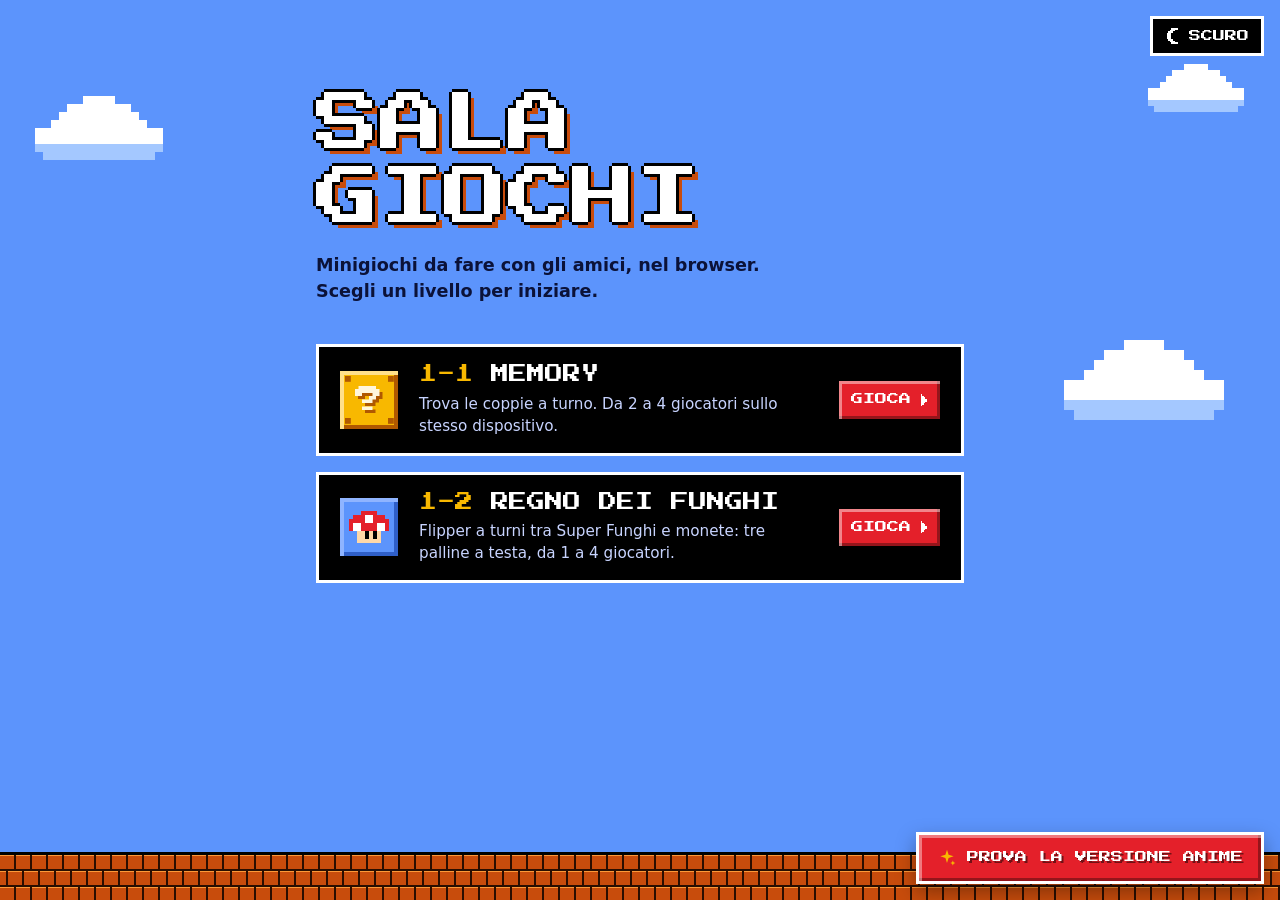
==== index.html @ a9ac6721 "Pulsante modalità chiara/scura in tutte le pagine; versione anime chiara e flipper classico sotterra" ====
<!doctype html>
<html lang="it">
  <head>
    <meta charset="utf-8" />
    <meta name="viewport" content="width=device-width, initial-scale=1" />
    <meta name="description" content="Una raccolta di minigiochi fatti in HTML, CSS e JavaScript." />
    <meta name="theme-color" content="#5c94fc" />
    <title>Sala giochi</title>
    <link
      rel="icon"
      href="data:image/svg+xml,<svg xmlns='http://www.w3.org/2000/svg' viewBox='0 0 100 100'><text y='.9em' font-size='90'>🍄</text></svg>"
    />
    <!-- Il tema va applicato prima di tutto il resto, per non vedere il tema sbagliato per un attimo -->
    <script src="assets/tema.js"></script>
    <link rel="preload" href="assets/fonts/PressStart2P-Regular.ttf" as="font" type="font/ttf" crossorigin />
    <link rel="stylesheet" href="assets/sala-giochi.css" />
    <link rel="stylesheet" href="assets/temi.css" />
    <link rel="stylesheet" href="style.css" />
    <!-- Aggiunge in fondo all'elenco i giochi importati dai compagni (giochi.json) -->
    <script type="module" src="assets/sala.js"></script>
  </head>
  <body>
    <div class="hub-actions">
      <!-- Modalità chiara / scura: l'icona mostra dove si va (luna = passa allo scuro) -->
      <button type="button" class="theme-toggle mode-toggle" data-mode-toggle>
        <svg class="mode-icon-moon" viewBox="0 0 10 10" width="16" height="16" aria-hidden="true" shape-rendering="crispEdges">
          <path fill="currentColor" d="M4 0h4v1H6v1H5v1H4v4h1v1h1v1h2v1H4V9H3V8H2V7H1V3h1V2h1V1h1z" />
        </svg>
        <svg class="mode-icon-sun" viewBox="0 0 10 10" width="16" height="16" aria-hidden="true" shape-rendering="crispEdges">
          <path fill="currentColor" d="M4 3h2v1h1v2H6v1H4V6H3V4h1zM4 0h2v2H4zM4 8h2v2H4zM0 4h2v2H0zM8 4h2v2H8zM1 1h1v1H1zM8 1h1v1H8zM1 8h1v1H1zM8 8h1v1H8z" />
        </svg>
        <span class="mode-word" data-mode-label>Scuro</span>
      </button>
    </div>

    <main class="page">
      <header class="intro">
        <h1 class="title pixel-text">Sala<br /><span class="title-accent">giochi</span></h1>
        <p class="lead">
          <span class="only-classica">Minigiochi da fare con gli amici, nel browser. Scegli un livello per iniziare.</span>
          <span class="only-anime">Minigiochi da fare con gli amici, nel browser. Scegli un grimorio e apri la partita.</span>
        </p>
      </header>

      <h2 class="levels-heading only-anime">Grimori della sala</h2>

      <!-- Per aggiungere un gioco: copia un <li>, cambia link, numero del livello e testi -->
      <ul class="levels">
        <li>
          <a class="level level--memory" href="memory/">
            <!-- Copertina disegnata in CSS, visibile solo nel tema Grimorio -->
            <span class="grimoire-cover grimoire-cover--crimson only-anime" aria-hidden="true">
              <span class="grimoire-book"><span class="g-clover"></span></span>
            </span>
            <span class="level-block level-block--gold only-classica" aria-hidden="true"></span>
            <span class="level-text">
              <span class="level-tags only-anime">
                <span class="level-tag level-tag--accent">Tattica e memoria</span>
                <span class="level-tag">2–4 giocatori</span>
              </span>
              <span class="level-title"><span class="level-world only-classica">1-1</span> Memory</span>
              <span class="level-desc">
                <span class="only-classica">Trova le coppie a turno. Da 2 a 4 giocatori sullo stesso dispositivo.</span>
                <span class="only-anime">Svela le rune gemelle a turno, passandovi lo stesso schermo. Tre spessori di grimorio: 8, 10 o 18 coppie.</span>
              </span>
            </span>
            <span class="level-cta" aria-hidden="true">
              <span class="only-classica">Gioca</span>
              <span class="only-anime">Apri il grimorio</span>
              <svg class="pixel-icon" viewBox="0 0 6 8" width="9" height="12">
                <path fill="currentColor" d="M1 0h1v1h1v1h1v1h1v2h-1v1h-1v1h-1v1H1z" />
              </svg>
            </span>
          </a>
        </li>

        <li>
          <a class="level level--pinball" href="pinball/">
            <span class="grimoire-cover grimoire-cover--emerald only-anime" aria-hidden="true">
              <span class="grimoire-book"><span class="g-clover"></span><span class="grimoire-orb"></span></span>
            </span>
            <span class="level-block level-block--mushroom only-classica" aria-hidden="true">
              <!-- Super Fungo in pixel: cappello rosso a pois, gambo color crema -->
              <svg class="pixel-icon" viewBox="0 0 10 8" width="40" height="32">
                <path fill="#e4202a" d="M3 0h4v1h2v1h1v3H0V2h1V1h2z" />
                <path fill="#ffffff" d="M4 1h2v2H4zM1 3h2v2H1zM7 3h2v2H7z" />
                <path fill="#ffd8a8" d="M2 5h6v3H2z" />
                <path fill="#000000" d="M4 5h1v2H4zM6 5h1v2H6z" />
              </svg>
            </span>
            <span class="level-text">
              <span class="level-tags only-anime">
                <span class="level-tag level-tag--emerald">Flipper</span>
                <span class="level-tag">1–4 giocatori</span>
              </span>
              <span class="level-title">
                <span class="only-classica"><span class="level-world">1-2</span> Regno dei Funghi</span>
                <span class="only-anime">Sfera Anti-Magia</span>
              </span>
              <span class="level-desc">
                <span class="only-classica">Flipper a turni tra Super Funghi e monete: tre palline a testa, da 1 a 4 giocatori.</span>
                <span class="only-anime">Flipper arcano a turni: fai rimbalzare la sfera sui sigilli e accendi le tre rune. Tre sfere a testa.</span>
              </span>
            </span>
            <span class="level-cta" aria-hidden="true">
              <span class="only-classica">Gioca</span>
              <span class="only-anime">Lancia la sfera</span>
              <svg class="pixel-icon" viewBox="0 0 6 8" width="9" height="12">
                <path fill="currentColor" d="M1 0h1v1h1v1h1v1h1v2h-1v1h-1v1h-1v1H1z" />
              </svg>
            </span>
          </a>
        </li>
      </ul>

    </main>

    <!-- Pulsante fisso per passare dalla versione classica a quella anime (e ritorno) -->
    <button type="button" class="version-fab" data-theme-toggle>
      <svg class="version-fab-icon" viewBox="0 0 24 24" width="20" height="20" aria-hidden="true">
        <path fill="currentColor" d="M12 2l1.9 6.1L20 10l-6.1 1.9L12 18l-1.9-6.1L4 10l6.1-1.9zM19 15l.9 2.1L22 18l-2.1.9L19 21l-.9-2.1L16 18l2.1-.9z" />
      </svg>
      <span data-theme-label>Prova la versione anime</span>
    </button>

    <div class="ground" aria-hidden="true"></div>
  </body>
</html>
---- assets/sala-giochi.css ----
/* =====================================================================
   SALA GIOCHI — stile comune a tutte le pagine
   Mondo: un livello di un videogioco a piattaforme a 8 bit.
   Di giorno cielo azzurro e terreno di mattoni; con il tema scuro del
   sistema si passa al "livello sotterraneo" (nero e mattoni blu).

   Ogni gioco carica questo file e poi il proprio style.css.
   I disegni (nuvole, mattoni, moneta) sono SVG scritti a mano qui sotto:
   nessuna immagine da scaricare.
   ===================================================================== */

/* Font pixel "Press Start 2P" (licenza SIL OFL, vedi fonts/OFL.txt) */
@font-face {
  font-family: 'Press Start 2P';
  src: url('fonts/PressStart2P-Regular.ttf') format('truetype');
  font-display: swap;
}

/* ---------- Colori e misure ---------- */

:root {
  --sky: #5c94fc;
  --ink: #0b1238; /* testo scuro sul cielo */
  --ink-soft: #1d2a66;
  --white: #ffffff;
  --black: #000000;

  --panel: #000000; /* riquadri dei messaggi */
  --panel-text: #ffffff;
  --panel-muted: #c8d4ff;

  --brick: #c84c0c;
  --brick-light: #fc9838;
  --brick-dark: #6e2600;

  --gold: #f8b800;
  --gold-light: #ffe08a;
  --gold-dark: #b05800;

  --pipe: #00a800;
  --pipe-light: #8ce048;
  --pipe-dark: #004a00;

  /* Un colore per ogni giocatore, come il colore di un cappello */
  --player-0: #e4202a;
  --player-1: #12a838;
  --player-2: #8a3ffc;
  --player-3: #ff7a00;

  --pixel: 'Press Start 2P', ui-monospace, monospace;
  --font: system-ui, -apple-system, 'Segoe UI', Roboto, sans-serif;

  --ground-height: 48px;
  --ceiling-height: 0px; /* fila di mattoni in alto, solo nel tema sotterraneo */
  --border: 3px;

  /* Disegni pixel in SVG */
  --cloud: url("data:image/svg+xml,%3Csvg xmlns='http://www.w3.org/2000/svg' viewBox='0 0 16 8' shape-rendering='crispEdges'%3E%3Cpath fill='%23fff' d='M6 0h4v1h2v1h1v1h1v1h2v3h-1v1H1V7H0V4h2V3h1V2h1V1h2z'/%3E%3Cpath fill='%23a4c8ff' d='M0 6h16v1h-1v1H1V7H0z'/%3E%3C/svg%3E");
  --bricks: url("data:image/svg+xml,%3Csvg xmlns='http://www.w3.org/2000/svg' viewBox='0 0 32 32' shape-rendering='crispEdges'%3E%3Crect width='32' height='32' fill='%23c84c0c'/%3E%3Cg fill='%23fc9838'%3E%3Crect width='32' height='1'/%3E%3Crect y='16' width='32' height='1'/%3E%3C/g%3E%3Cg fill='%232a0e00'%3E%3Crect y='14' width='32' height='2'/%3E%3Crect y='30' width='32' height='2'/%3E%3Crect x='14' width='2' height='14'/%3E%3Crect x='30' width='2' height='14'/%3E%3Crect x='6' y='16' width='2' height='14'/%3E%3Crect x='22' y='16' width='2' height='14'/%3E%3C/g%3E%3C/svg%3E");
  --coin: url("data:image/svg+xml,%3Csvg xmlns='http://www.w3.org/2000/svg' viewBox='0 0 8 14' shape-rendering='crispEdges'%3E%3Cpath fill='%23000' d='M2 0h4v1h1v1h1v10h-1v1h-1v1H2v-1H1v-1H0V2h1V1h1z'/%3E%3Cpath fill='%23f8b800' d='M2 1h4v1h1v10h-1v1H2v-1H1V2h1z'/%3E%3Cpath fill='%23fff3b0' d='M2 2h1v8H2z'/%3E%3Cpath fill='%23b05800' d='M4 3h1v8H4z'/%3E%3C/svg%3E");
}

/* Modalità scura della versione classica: il livello sotterraneo
   (data-mode lo imposta assets/tema.js: segue il sistema o il pulsante Chiaro/Scuro) */
:root[data-mode='dark']:not([data-theme='anime']) {
  --sky: #000000;
  --ceiling-height: 27px;
  --ink: #ffffff;
  --ink-soft: #c8d4ff;
  --panel: #10183c;

  --brick: #1c6cb4;
  --brick-light: #6cc4ff;
  --brick-dark: #062a50;

  --bricks: url("data:image/svg+xml,%3Csvg xmlns='http://www.w3.org/2000/svg' viewBox='0 0 32 32' shape-rendering='crispEdges'%3E%3Crect width='32' height='32' fill='%231c6cb4'/%3E%3Cg fill='%236cc4ff'%3E%3Crect width='32' height='1'/%3E%3Crect y='16' width='32' height='1'/%3E%3C/g%3E%3Cg fill='%23000814'%3E%3Crect y='14' width='32' height='2'/%3E%3Crect y='30' width='32' height='2'/%3E%3Crect x='14' width='2' height='14'/%3E%3Crect x='30' width='2' height='14'/%3E%3Crect x='6' y='16' width='2' height='14'/%3E%3Crect x='22' y='16' width='2' height='14'/%3E%3C/g%3E%3C/svg%3E");
}

/* Chi porta data-player="N" riceve il colore del giocatore N */
[data-player='0'] { --player: var(--player-0); }
[data-player='1'] { --player: var(--player-1); }
[data-player='2'] { --player: var(--player-2); }
[data-player='3'] { --player: var(--player-3); }

/* ---------- Base ---------- */

*,
*::before,
*::after {
  box-sizing: border-box;
}

[hidden] {
  display: none !important;
}

html {
  scrollbar-color: var(--brick) var(--sky);
}

body {
  position: relative;
  display: flex;
  flex-direction: column;
  min-height: 100dvh;
  margin: 0;
  background-color: var(--sky);
  color: var(--ink);
  font-family: var(--font);
  line-height: 1.45;
  caret-color: var(--gold);
  -webkit-tap-highlight-color: transparent;
}

/* Nuvole sullo sfondo, solo negli spazi vuoti ai lati del contenuto
   (su schermi stretti non c'è posto: finirebbero sotto i testi) */
@media (min-width: 1100px) {
  :root[data-mode='light']:not([data-theme='anime']) body {
    background-image: var(--cloud), var(--cloud), var(--cloud);
    background-repeat: no-repeat;
    background-size: 128px 64px, 96px 48px, 160px 80px;
    background-position: 3% 96px, 97% 64px, 95% 340px;
  }
}

/* Sottoterra il soffitto è una fila di mattoni */
:root[data-mode='dark']:not([data-theme='anime']) body::before {
  content: '';
  flex: none;
  height: 24px;
  background: var(--bricks) 0 100% / 24px 24px repeat-x;
  border-bottom: var(--border) solid var(--black);
  image-rendering: pixelated;
}

/* Su telefono il soffitto è più sottile, per lasciare spazio alle carte */
@media (max-width: 480px) {
  :root[data-mode='dark']:not([data-theme='anime']) {
    --ceiling-height: 15px;
  }

  :root[data-mode='dark']:not([data-theme='anime']) body::before {
    height: 12px;
    background-size: 12px 12px;
  }
}

::selection {
  background: var(--gold);
  color: var(--black);
}

:focus-visible {
  outline: var(--border) dashed var(--white);
  outline-offset: 4px;
}

:root[data-mode='dark'] :focus-visible {
  outline-color: var(--gold);
}

.visually-hidden {
  position: absolute;
  width: 1px;
  height: 1px;
  overflow: hidden;
  clip-path: inset(50%);
  white-space: nowrap;
}

/* Testo pixel bianco con contorno nero, come nei titoli dei vecchi giochi */
.pixel-text {
  font-family: var(--pixel);
  font-weight: 400;
  color: var(--white);
  text-transform: uppercase;
  letter-spacing: 0;
  text-shadow:
    2px 0 0 var(--black),
    -2px 0 0 var(--black),
    0 2px 0 var(--black),
    0 -2px 0 var(--black),
    3px 3px 0 var(--black);
}

/* Terreno di mattoni in fondo a ogni pagina */
.ground {
  flex: none;
  height: var(--ground-height);
  margin-top: auto;
  background: var(--bricks) 0 0 / 32px 32px repeat;
  border-top: var(--border) solid var(--black);
  image-rendering: pixelated;
}

/* Icone pixel */
.coin-icon {
  display: inline-block;
  flex: none;
  width: 12px;
  height: 21px;
  background: var(--coin) center / contain no-repeat;
  image-rendering: pixelated;
  vertical-align: middle;
}

.pixel-icon {
  flex: none;
  shape-rendering: crispEdges;
}

/* ---------- Pulsanti a blocco ---------- */

.button {
  display: inline-flex;
  align-items: center;
  justify-content: center;
  gap: 10px;
  min-height: 48px;
  padding: 12px 22px;
  border: var(--border) solid var(--black);
  border-radius: 0;
  font-family: var(--pixel);
  font-size: 0.875rem;
  line-height: 1.2;
  text-transform: uppercase;
  text-decoration: none;
  cursor: pointer;
  /* Smusso pixel: luce in alto a sinistra, ombra in basso a destra */
  box-shadow:
    inset 3px 3px 0 rgb(255 255 255 / 0.45),
    inset -3px -3px 0 rgb(0 0 0 / 0.35);
  transition: transform 80ms steps(2);
}

.button:active {
  transform: translateY(3px);
  box-shadow:
    inset 3px 3px 0 rgb(0 0 0 / 0.35),
    inset -3px -3px 0 rgb(255 255 255 / 0.2);
}

.button--primary {
  background: var(--player-0);
  color: var(--white);
  text-shadow: 2px 2px 0 rgb(0 0 0 / 0.5);
}

.button--primary:hover {
  background: #c8141e;
}

.button--secondary {
  background: var(--panel);
  color: var(--panel-text);
  border-color: var(--white);
  box-shadow: none;
}

.button--secondary:hover {
  background: #1b1b1b;
}

.button--large {
  min-height: 60px;
  padding: 16px 32px;
  font-size: 1rem;
}

.button--small {
  min-height: 40px;
  padding: 8px 14px;
  font-size: 0.75rem;
}

@media (prefers-reduced-motion: reduce) {
  .button {
    transition: none;
  }
}
---- assets/temi.css ----
/* =====================================================================
   TEMI DELLA SALA GIOCHI — parti comuni a tutte le pagine
   La versione attiva è scritta su <html data-theme="classica|anime"> da assets/tema.js.
   Qui ci sono: il pulsante per cambiare tema, i testi che cambiano col tema,
   il pulsante audio, e font, colori e componenti di base della versione anime.
   (La versione classica 8-bit è in sala-giochi.css; il flipper ha in più il suo style.css.)
   ===================================================================== */

/* Font del tema Grimorio (licenza SIL OFL, vedi fonts/OFL-*.txt) */
@font-face {
  font-family: 'Syne';
  src: url('fonts/Syne-Variable.ttf') format('truetype');
  font-weight: 400 800;
  font-display: swap;
}

@font-face {
  font-family: 'Plus Jakarta Sans';
  src: url('fonts/PlusJakartaSans-Variable.ttf') format('truetype');
  font-weight: 200 800;
  font-display: swap;
}

/* ---------- Testi diversi a seconda del tema ---------- */

/* <span class="only-8bit">Gioca</span><span class="only-grimorio">Apri il grimorio</span> */
[data-theme='anime'] .only-classica,
:root:not([data-theme='anime']) .only-anime {
  display: none !important;
}

/* ---------- Pulsante per cambiare tema ---------- */

.theme-toggle {
  display: inline-flex;
  align-items: center;
  gap: 8px;
  min-height: 40px;
  padding: 6px 12px;
  border: 3px solid #ffffff;
  background: #000000;
  color: #ffffff;
  font-family: 'Press Start 2P', ui-monospace, monospace;
  font-size: 0.75rem;
  text-transform: uppercase;
  cursor: pointer;
}

.theme-toggle svg {
  flex: none;
}

/* ---------- Pulsante modalità chiara / scura ---------- */

/* Mostra l'icona della modalità a cui si passa: luna se ora è chiaro, sole se ora è scuro */
[data-mode='light'] .mode-icon-sun,
[data-mode='dark'] .mode-icon-moon {
  display: none;
}

/* ---------- Pulsante audio (Memory e flipper) ---------- */

/* Altoparlante pixel con onde (acceso) o con una X (spento) */
.sound-toggle {
  display: inline-flex;
  align-items: center;
  gap: 8px;
  min-height: 40px;
  padding: 6px 12px;
  border: 3px solid #ffffff;
  background: #000000;
  color: #ffffff;
  font-family: 'Press Start 2P', ui-monospace, monospace;
  font-size: 0.75rem;
  text-transform: uppercase;
  cursor: pointer;
}

.sound-toggle:hover {
  background: #1b1b1b;
}

.sound-state::before {
  content: 'off';
  color: #c8d4ff;
}

.sound-toggle[aria-pressed='true'] {
  border-color: #f8b800;
}

.sound-toggle[aria-pressed='true'] .sound-state::before {
  content: 'on';
  color: #f8b800;
}

.sound-toggle[aria-pressed='true'] .sound-mute,
.sound-toggle[aria-pressed='false'] .sound-waves {
  display: none;
}

/* Su telefono: solo icona e stato, la parola "Audio" resta per gli screen reader */
@media (max-width: 480px) {
  .sound-word {
    position: absolute;
    width: 1px;
    height: 1px;
    overflow: hidden;
    clip-path: inset(50%);
    white-space: nowrap;
  }

  .sound-toggle,
  .theme-toggle {
    padding: 6px 8px;
    font-size: 0.6875rem;
  }

  /* Il pulsante chiaro/scuro diventa solo icona (il nome completo è nell'aria-label) */
  .mode-word {
    position: absolute;
    width: 1px;
    height: 1px;
    overflow: hidden;
    clip-path: inset(50%);
    white-space: nowrap;
  }
}

/* ---------- Versione anime: colori e base ---------- */

:root[data-theme='anime'] {
  --g-bg: #151218;
  --g-surface-lowest: #0f0d12;
  --g-surface-low: #1d1b20;
  --g-surface: #211f24;
  --g-surface-high: #2c292f;
  --g-surface-highest: #373439;
  --g-text: #e7e0e8;
  --g-text-soft: #e3bebd;
  --g-muted: #b99a99; /* almeno 4,5:1 anche sulle superfici più chiare */
  --g-line: #5b4040;
  --g-crimson: #b3122e;
  --g-crimson-soft: #ffb3b3;
  --g-gold: #ecc246;
  --g-gold-deep: #cea62c;
  --g-emerald: #4edf91;
  --g-emerald-deep: #00b56b;

  --g-display: 'Syne', 'Plus Jakarta Sans', system-ui, sans-serif;
  --g-body: 'Plus Jakarta Sans', system-ui, -apple-system, 'Segoe UI', sans-serif;
  --g-radius: 16px;

  /* Sigillo magico (disegno originale): cerchio, anello tratteggiato, stella a sei punte */
  --g-sigil: url("data:image/svg+xml,%3Csvg xmlns='http://www.w3.org/2000/svg' viewBox='0 0 100 100' fill='none' stroke='%23ecc246' stroke-width='2.5'%3E%3Ccircle cx='50' cy='50' r='44'/%3E%3Ccircle cx='50' cy='50' r='35' stroke-dasharray='3 5'/%3E%3Cpath d='M50 17 79 67H21z'/%3E%3Cpath d='M50 83 21 33h58z'/%3E%3Ccircle cx='50' cy='50' r='7' fill='%23ecc246'/%3E%3C/svg%3E");

  /* Trifoglio d'oro (disegno originale): l'emblema dei grimori */
  --g-clover: url("data:image/svg+xml,%3Csvg xmlns='http://www.w3.org/2000/svg' viewBox='0 0 100 100'%3E%3Cpath d='M50 47q7 24-5 45' fill='none' stroke='%23ecc246' stroke-width='5' stroke-linecap='round'/%3E%3Cg fill='%23ecc246' stroke='%237a5d0c' stroke-width='2'%3E%3Cpath id='f' d='M50 47C31 41 25 18 39 13c7-2 11 4 11 9 0-5 4-11 11-9 14 5 8 28-11 34z'/%3E%3Cuse href='%23f' transform='rotate(120 50 47)'/%3E%3Cuse href='%23f' transform='rotate(240 50 47)'/%3E%3C/g%3E%3Ccircle cx='50' cy='47' r='4' fill='%237a5d0c'/%3E%3C/svg%3E");

  /* Colori dei giocatori nella versione anime */
  --player-0: #ff5a6e;
  --player-1: #4edf91;
  --player-2: #ecc246;
  --player-3: #b9a7ff;

  color-scheme: dark;
  scrollbar-color: var(--g-surface-highest) var(--g-bg);
}

[data-theme='anime'] body {
  background-color: var(--g-bg);
  /* Trama a puntini, come la carta di un vecchio tomo */
  background-image: radial-gradient(rgb(236 194 70 / 0.07) 1px, transparent 1.5px);
  background-size: 22px 22px;
  background-position: 0 0;
  color: var(--g-text);
  font-family: var(--g-body);
  caret-color: var(--g-gold);
}

[data-theme='anime'] ::selection {
  background: var(--g-gold);
  color: var(--g-bg);
}

[data-theme='anime'] :focus-visible {
  outline: 3px solid var(--g-gold);
  outline-offset: 3px;
}

/* Niente terreno di mattoni e niente soffitto sotterraneo */
[data-theme='anime'] .ground,
[data-theme='anime'] body::before {
  display: none;
}

/* I titoli pixel diventano titoli larghi in Syne */
[data-theme='anime'] .pixel-text {
  font-family: var(--g-display);
  font-weight: 800;
  letter-spacing: 0.01em;
  color: var(--g-text);
  text-shadow: none;
}

[data-theme='anime'] .back-link {
  color: var(--g-text-soft);
}

/* Pulsanti */
[data-theme='anime'] .button {
  border: 0;
  border-radius: 12px;
  font-family: var(--g-display);
  font-weight: 800;
  letter-spacing: 0.04em;
  text-transform: uppercase;
  text-shadow: none;
  box-shadow: none;
  transition: transform 100ms ease, background-color 150ms ease;
}

[data-theme='anime'] .button:active {
  transform: scale(0.98);
  box-shadow: none;
}

[data-theme='anime'] .button--primary {
  background: var(--g-gold);
  color: #241a00;
}

[data-theme='anime'] .button--primary:hover {
  background: #ffd45e;
}

[data-theme='anime'] .button--secondary,
[data-theme='anime'] .button--ghost {
  background: var(--g-surface-high);
  color: var(--g-gold);
  border: 0;
}

[data-theme='anime'] .button--secondary:hover,
[data-theme='anime'] .button--ghost:hover {
  background: var(--g-surface-highest);
}

[data-theme='anime'] .theme-toggle {
  border: 0;
  border-radius: 12px;
  background: var(--g-surface-high);
  color: var(--g-gold);
  font-family: var(--g-display);
  font-weight: 800;
  letter-spacing: 0.04em;
}

[data-theme='anime'] .theme-toggle:hover {
  background: var(--g-surface-highest);
}

[data-theme='anime'] .sound-toggle {
  border: 0;
  border-radius: 12px;
  background: var(--g-surface-high);
  color: var(--g-text);
  font-family: var(--g-display);
  font-weight: 800;
}

[data-theme='anime'] .sound-state::before {
  color: var(--g-muted);
}

[data-theme='anime'] .sound-toggle[aria-pressed='true'],
[data-theme='anime'] .sound-toggle[aria-pressed='true'] .sound-state::before {
  color: var(--g-emerald);
}

/* ---------- Versione anime in modalità chiara: pergamena, cremisi e oro scuro ---------- */

:root[data-theme='anime'][data-mode='light'] {
  --g-bg: #f6efe6;
  --g-surface-lowest: #fffaf3;
  --g-surface-low: #f3eadf;
  --g-surface: #ede2d4;
  --g-surface-high: #e4d6c4;
  --g-surface-highest: #d9c7b1;
  --g-text: #1d1418;
  --g-text-soft: #4f3a3a;
  --g-muted: #6b5252;
  --g-line: #c4ab95;
  --g-gold: #8f6700; /* oro scuro: leggibile come testo sulla pergamena */
  --g-gold-deep: #6e5000;
  --g-emerald: #007a45;
  --g-emerald-deep: #005c34;

  --player-0: #c8102e;
  --player-1: #007a45;
  --player-2: #8f6700;
  --player-3: #5b3fc4;

  color-scheme: light;
}

[data-theme='anime'][data-mode='light'] body {
  background-image: radial-gradient(rgb(143 103 0 / 0.14) 1px, transparent 1.5px);
}

/* Sull'oro scuro il testo è bianco (sull'oro chiaro della modalità scura è quasi nero) */
:root[data-theme='anime'][data-mode='light'] .button--primary,
:root[data-theme='anime'][data-mode='light'] .level-cta,
:root[data-theme='anime'][data-mode='light'] .launch-button,
:root[data-theme='anime'][data-mode='light'] .hud-multiplier strong {
  color: #ffffff;
}

:root[data-theme='anime'][data-mode='light'] .button--primary:hover,
:root[data-theme='anime'][data-mode='light'] a.level:hover .level-cta,
:root[data-theme='anime'][data-mode='light'] .launch-button:active {
  background: #a87a00;
}

/* Sigillo riutilizzabile */
[data-theme='anime'] .g-sigil {
  background: var(--g-sigil) center / contain no-repeat;
}

[data-theme='anime'] .g-clover {
  background: var(--g-clover) center / contain no-repeat;
}
---- style.css ----
/* Stile della pagina iniziale (selezione dei livelli).
   Colori, font, cielo, terreno e icone arrivano da assets/sala-giochi.css. */

:root {
  --gold-block:
    linear-gradient(var(--gold-dark) 0 0) 9% 9% / 10% 10% no-repeat,
    linear-gradient(var(--gold-dark) 0 0) 91% 9% / 10% 10% no-repeat,
    linear-gradient(var(--gold-dark) 0 0) 9% 91% / 10% 10% no-repeat,
    linear-gradient(var(--gold-dark) 0 0) 91% 91% / 10% 10% no-repeat,
    var(--gold);
}

.page {
  width: 100%;
  max-width: 680px;
  margin: 0 auto;
  padding: clamp(40px, 9vw, 88px) 16px 48px;
}

.title {
  margin: 0 0 18px;
  font-size: clamp(2.25rem, 10vw, 4rem);
  line-height: 1.15;
  text-shadow:
    3px 0 0 var(--black),
    -3px 0 0 var(--black),
    0 3px 0 var(--black),
    0 -3px 0 var(--black),
    6px 6px 0 var(--brick);
}

.lead {
  max-width: 40ch;
  margin: 0 0 40px;
  color: var(--ink);
  font-size: 1.1rem;
  font-weight: 600;
}

.levels {
  display: grid;
  gap: 16px;
  margin: 0;
  padding: 0;
  list-style: none;
}

.level {
  display: flex;
  align-items: center;
  gap: 18px;
  padding: 16px 18px;
  background: var(--panel);
  border: var(--border) solid var(--white);
  color: var(--panel-text);
  text-decoration: none;
  transition: translate 120ms steps(3);
}

a.level:hover {
  translate: 0 -4px;
}

a.level:hover .level-block--gold {
  animation: block-bump 260ms cubic-bezier(0.3, 0.7, 0.4, 1);
}

.level-block {
  flex: none;
  display: grid;
  place-items: center;
  width: 64px;
  height: 64px;
  border: var(--border) solid var(--black);
}

.level-block--gold {
  background: var(--gold-block);
  box-shadow:
    inset 4px 4px 0 var(--gold-light),
    inset -4px -4px 0 var(--gold-dark);
}

.level-block--gold::after {
  content: '?';
  font-family: var(--pixel);
  font-size: 1.75rem;
  color: #fff6dc;
  text-shadow: 3px 3px 0 var(--gold-dark);
}

.level-block--pipe {
  background: #5c94fc;
  box-shadow:
    inset 4px 4px 0 #8fb4ff,
    inset -4px -4px 0 #2f5fc8;
}

/* Da quale repository arriva un gioco importato */
.level-source {
  color: var(--gold);
  font-size: 0.8125rem;
  font-weight: 600;
  overflow-wrap: anywhere;
}

[data-theme='anime'] .level-source {
  color: var(--g-gold);
}

.level-block--mushroom {
  background: #5c94fc;
  box-shadow:
    inset 4px 4px 0 #8fb4ff,
    inset -4px -4px 0 #2f5fc8;
}

a.level:hover .level-block--mushroom svg {
  animation: block-bump 260ms cubic-bezier(0.3, 0.7, 0.4, 1);
}

.level-text {
  flex: 1;
  display: grid;
  gap: 6px;
  min-width: 0;
}

.level-title {
  font-family: var(--pixel);
  font-size: 1.125rem;
  line-height: 1.3;
  text-transform: uppercase;
}

/* Numero del livello, come "1-1" nei giochi a piattaforme */
.level-world {
  color: var(--gold);
}

.level-desc {
  color: var(--panel-muted);
  font-size: 0.95rem;
}

.level-cta {
  display: inline-flex;
  align-items: center;
  gap: 8px;
  padding: 10px 12px;
  background: var(--player-0);
  border: var(--border) solid var(--black);
  font-family: var(--pixel);
  font-size: 0.75rem;
  text-transform: uppercase;
  white-space: nowrap;
  box-shadow:
    inset 3px 3px 0 rgb(255 255 255 / 0.45),
    inset -3px -3px 0 rgb(0 0 0 / 0.35);
}

/* ---------- Pulsante chiaro/scuro in alto a destra ---------- */

.hub-actions {
  position: absolute;
  top: 16px;
  right: 16px;
  z-index: 5;
}

/* ---------- Pulsante fisso "Prova la versione anime" ---------- */

.version-fab {
  position: fixed;
  right: max(16px, env(safe-area-inset-right));
  bottom: max(16px, env(safe-area-inset-bottom));
  z-index: 20;
  display: inline-flex;
  align-items: center;
  gap: 10px;
  min-height: 52px;
  padding: 12px 18px;
  border: var(--border) solid var(--white);
  background: var(--player-0);
  color: var(--white);
  font-family: var(--pixel);
  font-size: 0.75rem;
  line-height: 1.3;
  text-transform: uppercase;
  text-shadow: 2px 2px 0 rgb(0 0 0 / 0.5);
  box-shadow:
    inset 3px 3px 0 rgb(255 255 255 / 0.4),
    inset -3px -3px 0 rgb(0 0 0 / 0.35),
    0 8px 20px rgb(0 0 0 / 0.35);
  cursor: pointer;
  transition: translate 120ms steps(3);
}

.version-fab:hover {
  translate: 0 -3px;
}

.version-fab-icon {
  flex: none;
  color: var(--gold);
}

/* Spazio in fondo, così il pulsante non copre l'ultima scheda */
.page {
  padding-bottom: 96px;
}

/* Su telefono il pulsante resta su una riga sola */
@media (max-width: 480px) {
  .version-fab {
    right: max(12px, env(safe-area-inset-right));
    bottom: max(12px, env(safe-area-inset-bottom));
    gap: 8px;
    min-height: 48px;
    padding: 10px 14px;
    font-size: 0.6875rem;
    white-space: nowrap;
  }

  [data-theme='anime'] .version-fab {
    font-size: 0.75rem;
    letter-spacing: 0.01em;
  }
}

/* =====================================================================
   TEMA GRIMORIO della pagina iniziale (segue le schermate di Stitch)
   ===================================================================== */

[data-theme='anime'] .title {
  font-size: clamp(2.5rem, 11vw, 4.5rem);
  line-height: 0.98;
  text-transform: uppercase;
}

[data-theme='anime'] .title-accent {
  color: var(--g-gold);
}

[data-theme='anime'] .lead {
  color: var(--g-text-soft);
  font-weight: 500;
}

[data-theme='anime'] .levels-heading {
  margin: 0 0 16px;
  font-family: var(--g-display);
  font-size: 1.375rem;
  font-weight: 800;
  text-transform: uppercase;
  letter-spacing: 0.02em;
}

[data-theme='anime'] .levels {
  gap: 24px;
}

[data-theme='anime'] .level {
  display: grid;
  gap: 16px;
  padding: 0 0 20px;
  overflow: hidden;
  background: var(--g-surface);
  border: 0;
  border-radius: var(--g-radius);
  color: var(--g-text);
}

[data-theme='anime'] .level-text {
  padding: 0 20px;
}

[data-theme='anime'] .level-tags {
  display: flex;
  flex-wrap: wrap;
  gap: 8px;
  margin-bottom: 4px;
}

[data-theme='anime'] .level-tag {
  padding: 4px 10px;
  border-radius: 6px;
  background: var(--g-surface-highest);
  color: var(--g-text);
  font-size: 0.75rem;
  font-weight: 800;
  letter-spacing: 0.08em;
  text-transform: uppercase;
}

[data-theme='anime'] .level-tag--accent {
  background: rgb(236 194 70 / 0.14);
  color: var(--g-gold);
}

[data-theme='anime'] .level-tag--emerald {
  background: rgb(78 223 145 / 0.14);
  color: var(--g-emerald);
}

[data-theme='anime'] .level-title {
  font-family: var(--g-display);
  font-size: 1.75rem;
  font-weight: 800;
  line-height: 1.15;
  text-transform: none;
}

[data-theme='anime'] .level-desc {
  color: var(--g-text-soft);
  font-size: 1rem;
}

[data-theme='anime'] .level-cta {
  justify-content: center;
  margin: 0 20px;
  padding: 16px;
  border: 0;
  border-radius: 12px;
  background: var(--g-gold);
  color: #241a00;
  box-shadow: none;
  font-family: var(--g-display);
  font-size: 1.05rem;
  font-weight: 800;
  letter-spacing: 0.06em;
}

[data-theme='anime'] a.level:hover .level-cta {
  background: #ffd45e;
}

/* Copertina: un grimorio rilegato in cuoio con il sigillo d'oro */
[data-theme='anime'] .grimoire-cover {
  display: grid;
  place-items: center;
  aspect-ratio: 16 / 7;
  background:
    radial-gradient(ellipse 60% 70% at 50% 60%, var(--cover-glow) 0%, transparent 70%),
    linear-gradient(var(--g-surface-lowest), var(--g-surface-low));
}

.grimoire-cover--crimson { --cover-glow: rgb(179 18 46 / 0.55); --book-a: #c2263f; --book-b: #5e0918; }
.grimoire-cover--emerald { --cover-glow: rgb(0 181 107 / 0.45); --book-a: #129a5f; --book-b: #053520; }

[data-theme='anime'] .grimoire-book {
  position: relative;
  display: grid;
  place-items: center;
  height: 76%;
  aspect-ratio: 3 / 4;
  border-radius: 6px 14px 14px 6px;
  background:
    linear-gradient(90deg, rgb(0 0 0 / 0.45) 0 10%, rgb(255 255 255 / 0.08) 10% 12%, transparent 12%),
    linear-gradient(155deg, var(--book-a), var(--book-b));
  box-shadow:
    inset 0 0 0 3px rgb(236 194 70 / 0.6),
    inset 0 0 0 9px rgb(0 0 0 / 0.18),
    0 18px 30px rgb(0 0 0 / 0.55);
  rotate: -5deg;
  transition: rotate 200ms ease, translate 200ms ease;
}

[data-theme='anime'] a.level:hover .grimoire-book {
  rotate: -1deg;
  translate: 0 -6px;
}

[data-theme='anime'] .grimoire-book .g-clover {
  width: 64%;
  aspect-ratio: 1;
  margin-left: 8%;
}

/* La sfera del flipper sopra il grimorio verde */
[data-theme='anime'] .grimoire-orb {
  position: absolute;
  top: 18%;
  right: -16%;
  width: 30%;
  aspect-ratio: 1;
  border-radius: 50%;
  background: radial-gradient(circle at 35% 30%, #ffffff, #c9f7df 30%, #2f8f63 75%);
  box-shadow: 0 6px 16px rgb(0 0 0 / 0.5);
}

/* Pulsante fisso in versione anime: cremisi con testo oro */
[data-theme='anime'] .version-fab {
  border: 2px solid var(--g-gold);
  border-radius: 999px;
  background: var(--g-crimson);
  color: #ffe08e;
  font-family: var(--g-display);
  font-size: 0.875rem;
  font-weight: 800;
  letter-spacing: 0.04em;
  text-shadow: none;
  box-shadow: 0 10px 28px rgb(0 0 0 / 0.5);
}

@keyframes block-bump {
  40% { translate: 0 -10px; }
}

@media (max-width: 480px) {
  :root {
    --ground-height: 32px;
  }

  .level {
    flex-wrap: wrap;
    gap: 14px;
  }

  .level-text {
    flex-basis: calc(100% - 82px);
  }

  .level-cta {
    margin-left: 82px;
  }

  [data-theme='anime'] .level-cta {
    margin: 0 20px;
  }

}

@media (prefers-reduced-motion: reduce) {
  .level,
  a.level:hover .level-block--gold,
  a.level:hover .level-block--mushroom svg {
    transition: none;
    animation: none;
  }
}
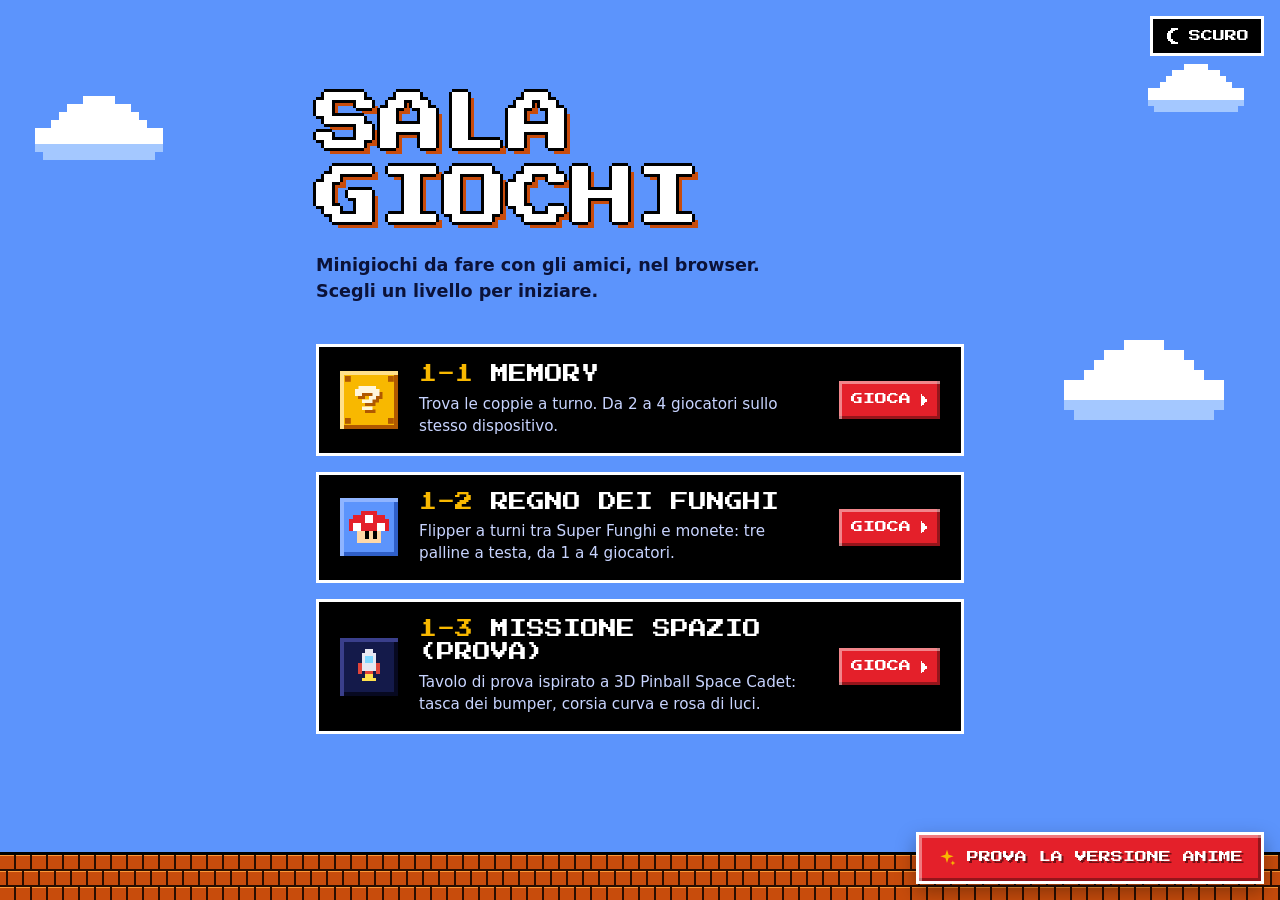
==== commit 54dfc773: "Gioco 1-3 Missione Spazio (prova): tavolo alla Space Cadet dentro il flipper, con turni e pannello" ====
--- a/index.html
+++ b/index.html
@@ -111,6 +111,39 @@
             </span>
           </a>
         </li>
+
+        <!-- Tavolo di prova: se non piace, basta togliere questa scheda e pinball/js/config/table-layout-spazio.js -->
+        <li>
+          <a class="level level--space" href="pinball/?tavolo=spazio">
+            <span class="grimoire-cover grimoire-cover--space only-anime" aria-hidden="true">
+              <span class="grimoire-book"><span class="g-clover"></span><span class="grimoire-orb"></span></span>
+            </span>
+            <span class="level-block level-block--space only-classica" aria-hidden="true">
+              <!-- Razzo in pixel -->
+              <svg class="pixel-icon" viewBox="0 0 10 10" width="36" height="36">
+                <path fill="#e8e8f2" d="M4 0h2v1h1v5H3V1h1z" />
+                <path fill="#7fd7ff" d="M4 2h2v2H4z" />
+                <path fill="#e0443a" d="M2 4h1v3H2zM7 4h1v3H7zM4 6h2v1H4z" />
+                <path fill="#ffe14d" d="M4 7h2v2H4zM3 8h1v1H3zM6 8h1v1H6z" />
+              </svg>
+            </span>
+            <span class="level-text">
+              <span class="level-tags only-anime">
+                <span class="level-tag level-tag--accent">Prova</span>
+                <span class="level-tag">1–4 giocatori</span>
+              </span>
+              <span class="level-title"><span class="level-world only-classica">1-3</span> Missione Spazio (prova)</span>
+              <span class="level-desc">Tavolo di prova ispirato a 3D Pinball Space Cadet: tasca dei bumper, corsia curva e rosa di luci.</span>
+            </span>
+            <span class="level-cta" aria-hidden="true">
+              <span class="only-classica">Gioca</span>
+              <span class="only-anime">Lancia la sfera</span>
+              <svg class="pixel-icon" viewBox="0 0 6 8" width="9" height="12">
+                <path fill="currentColor" d="M1 0h1v1h1v1h1v1h1v2h-1v1h-1v1h-1v1H1z" />
+              </svg>
+            </span>
+          </a>
+        </li>
       </ul>
 
     </main>
--- a/style.css
+++ b/style.css
@@ -106,6 +106,13 @@
 
 [data-theme='anime'] .level-source {
   color: var(--g-gold);
+}
+
+.level-block--space {
+  background: #141a4a;
+  box-shadow:
+    inset 4px 4px 0 #3a3f8b,
+    inset -4px -4px 0 #070920;
 }
 
 .level-block--mushroom {
@@ -347,6 +354,7 @@
 
 .grimoire-cover--crimson { --cover-glow: rgb(179 18 46 / 0.55); --book-a: #c2263f; --book-b: #5e0918; }
 .grimoire-cover--emerald { --cover-glow: rgb(0 181 107 / 0.45); --book-a: #129a5f; --book-b: #053520; }
+.grimoire-cover--space { --cover-glow: rgb(90 110 255 / 0.45); --book-a: #3a3fb4; --book-b: #10133f; }
 
 [data-theme='anime'] .grimoire-book {
   position: relative;
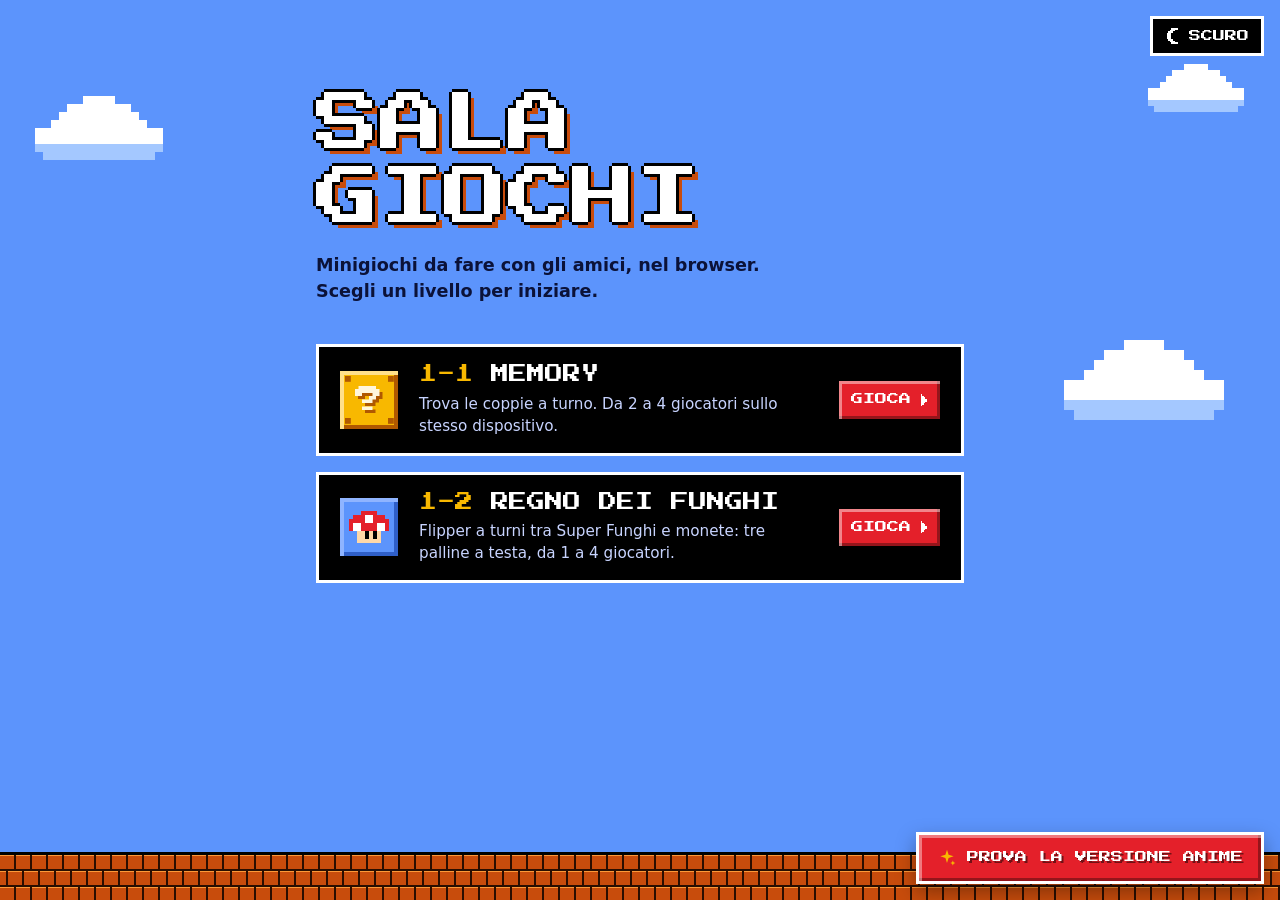
==== commit 7f2f61c2: "Rimuove il tavolo di prova Missione Spazio" ====
--- a/index.html
+++ b/index.html
@@ -111,39 +111,6 @@
             </span>
           </a>
         </li>
-
-        <!-- Tavolo di prova: se non piace, basta togliere questa scheda e pinball/js/config/table-layout-spazio.js -->
-        <li>
-          <a class="level level--space" href="pinball/?tavolo=spazio">
-            <span class="grimoire-cover grimoire-cover--space only-anime" aria-hidden="true">
-              <span class="grimoire-book"><span class="g-clover"></span><span class="grimoire-orb"></span></span>
-            </span>
-            <span class="level-block level-block--space only-classica" aria-hidden="true">
-              <!-- Razzo in pixel -->
-              <svg class="pixel-icon" viewBox="0 0 10 10" width="36" height="36">
-                <path fill="#e8e8f2" d="M4 0h2v1h1v5H3V1h1z" />
-                <path fill="#7fd7ff" d="M4 2h2v2H4z" />
-                <path fill="#e0443a" d="M2 4h1v3H2zM7 4h1v3H7zM4 6h2v1H4z" />
-                <path fill="#ffe14d" d="M4 7h2v2H4zM3 8h1v1H3zM6 8h1v1H6z" />
-              </svg>
-            </span>
-            <span class="level-text">
-              <span class="level-tags only-anime">
-                <span class="level-tag level-tag--accent">Prova</span>
-                <span class="level-tag">1–4 giocatori</span>
-              </span>
-              <span class="level-title"><span class="level-world only-classica">1-3</span> Missione Spazio (prova)</span>
-              <span class="level-desc">Tavolo di prova ispirato a 3D Pinball Space Cadet: tasca dei bumper, corsia curva e rosa di luci.</span>
-            </span>
-            <span class="level-cta" aria-hidden="true">
-              <span class="only-classica">Gioca</span>
-              <span class="only-anime">Lancia la sfera</span>
-              <svg class="pixel-icon" viewBox="0 0 6 8" width="9" height="12">
-                <path fill="currentColor" d="M1 0h1v1h1v1h1v1h1v2h-1v1h-1v1h-1v1H1z" />
-              </svg>
-            </span>
-          </a>
-        </li>
       </ul>
 
     </main>
--- a/style.css
+++ b/style.css
@@ -106,13 +106,6 @@
 
 [data-theme='anime'] .level-source {
   color: var(--g-gold);
-}
-
-.level-block--space {
-  background: #141a4a;
-  box-shadow:
-    inset 4px 4px 0 #3a3f8b,
-    inset -4px -4px 0 #070920;
 }
 
 .level-block--mushroom {
@@ -354,7 +347,6 @@
 
 .grimoire-cover--crimson { --cover-glow: rgb(179 18 46 / 0.55); --book-a: #c2263f; --book-b: #5e0918; }
 .grimoire-cover--emerald { --cover-glow: rgb(0 181 107 / 0.45); --book-a: #129a5f; --book-b: #053520; }
-.grimoire-cover--space { --cover-glow: rgb(90 110 255 / 0.45); --book-a: #3a3fb4; --book-b: #10133f; }
 
 [data-theme='anime'] .grimoire-book {
   position: relative;
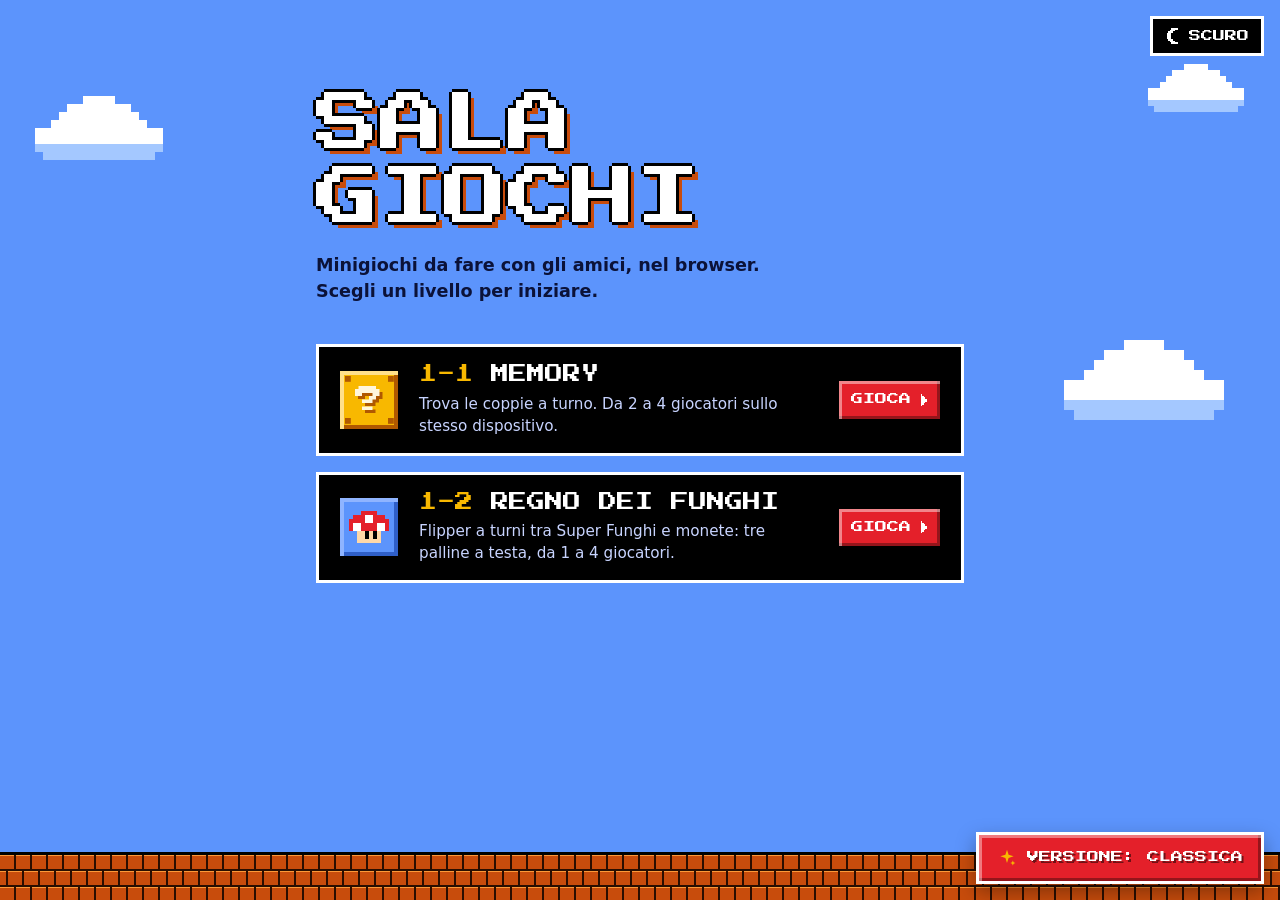
==== commit 2953fd08: "Terza versione Simpson: menu delle versioni, stile comune e pagina iniziale Il pulsante della versio" ====
--- a/index.html
+++ b/index.html
@@ -15,11 +15,14 @@
     <link rel="preload" href="assets/fonts/PressStart2P-Regular.ttf" as="font" type="font/ttf" crossorigin />
     <link rel="stylesheet" href="assets/sala-giochi.css" />
     <link rel="stylesheet" href="assets/temi.css" />
+    <link rel="stylesheet" href="assets/simpson.css" />
     <link rel="stylesheet" href="style.css" />
+    <!-- Versione anime: barra in alto, barra di navigazione e icone (come le schermate di Stitch) -->
+    <script type="module" src="assets/barre-anime.js"></script>
     <!-- Aggiunge in fondo all'elenco i giochi importati dai compagni (giochi.json) -->
     <script type="module" src="assets/sala.js"></script>
   </head>
-  <body>
+  <body data-pagina="hub" data-titolo-anime="Arcane Hub" data-radice="./">
     <div class="hub-actions">
       <!-- Modalità chiara / scura: l'icona mostra dove si va (luna = passa allo scuro) -->
       <button type="button" class="theme-toggle mode-toggle" data-mode-toggle>
@@ -29,45 +32,76 @@
         <svg class="mode-icon-sun" viewBox="0 0 10 10" width="16" height="16" aria-hidden="true" shape-rendering="crispEdges">
           <path fill="currentColor" d="M4 3h2v1h1v2H6v1H4V6H3V4h1zM4 0h2v2H4zM4 8h2v2H4zM0 4h2v2H0zM8 4h2v2H8zM1 1h1v1H1zM8 1h1v1H8zM1 8h1v1H1zM8 8h1v1H8z" />
         </svg>
-        <span class="mode-word" data-mode-label>Scuro</span>
+        <span class="icona-anime icona-luna" data-icona="luna"></span>
+          <span class="icona-anime icona-sole" data-icona="sole"></span>
+          <span class="mode-word" data-mode-label>Scuro</span>
       </button>
     </div>
 
     <main class="page">
       <header class="intro">
         <h1 class="title pixel-text">Sala<br /><span class="title-accent">giochi</span></h1>
-        <p class="lead">
-          <span class="only-classica">Minigiochi da fare con gli amici, nel browser. Scegli un livello per iniziare.</span>
-          <span class="only-anime">Minigiochi da fare con gli amici, nel browser. Scegli un grimorio e apri la partita.</span>
-        </p>
+        <p class="lead only-classica">Minigiochi da fare con gli amici, nel browser. Scegli un livello per iniziare.</p>
+        <p class="lead only-simpson">Benvenuti a Springfield! Minigiochi da fare con gli amici, nel browser. Scegli un gioco per iniziare.</p>
+
+        <!-- Versione anime: scheda d'apertura come nella schermata "Arcane Hub" di Stitch -->
+        <div class="anime-hero only-anime">
+          <span class="anime-kicker"><span data-icona="libro" data-misura="14"></span> Biblioteca della sala</span>
+          <p class="anime-hero-title" aria-hidden="true">Sala giochi <span>del regno</span></p>
+          <p class="anime-hero-text">Scegli un grimorio e gioca con gli amici, passandovi lo stesso telefono o computer.</p>
+          <span class="anime-hero-chips">
+            <span class="anime-chip"><span data-icona="gruppo" data-misura="13"></span> 1–4 giocatori</span>
+            <span class="anime-chip anime-chip--emerald"><span data-icona="spunta" data-misura="13"></span> 100% didattico</span>
+          </span>
+        </div>
       </header>
 
-      <h2 class="levels-heading only-anime">Grimori della sala</h2>
+      <div class="anime-section-head only-anime">
+        <span class="anime-section-bar" aria-hidden="true"></span>
+        <h2 class="anime-section-title">Grimori attivi</h2>
+        <span class="anime-section-count"><span data-conta-giochi>2</span> nel tomo</span>
+      </div>
 
       <!-- Per aggiungere un gioco: copia un <li>, cambia link, numero del livello e testi -->
       <ul class="levels">
         <li>
           <a class="level level--memory" href="memory/">
-            <!-- Copertina disegnata in CSS, visibile solo nel tema Grimorio -->
+            <!-- Copertina disegnata in CSS, visibile solo nella versione anime -->
             <span class="grimoire-cover grimoire-cover--crimson only-anime" aria-hidden="true">
               <span class="grimoire-book"><span class="g-clover"></span></span>
+              <span class="cover-tag cover-tag--crimson">Tori Neri</span>
+              <span class="cover-tag cover-tag--right"><span data-icona="fiamma" data-misura="14"></span> III foglie</span>
             </span>
             <span class="level-block level-block--gold only-classica" aria-hidden="true"></span>
+            <!-- Versione Simpson: una ciambella rosa -->
+            <span class="level-block level-block--donut only-simpson" aria-hidden="true"></span>
             <span class="level-text">
-              <span class="level-tags only-anime">
-                <span class="level-tag level-tag--accent">Tattica e memoria</span>
-                <span class="level-tag">2–4 giocatori</span>
+              <span class="level-meta only-anime">
+                <span class="anime-kicker"><span data-icona="bersaglio" data-misura="14"></span> Tattica e memoria</span>
+                <span class="level-players">2–4 giocatori</span>
               </span>
-              <span class="level-title"><span class="level-world only-classica">1-1</span> Memory</span>
+              <span class="level-title">
+                <span class="only-classica"><span class="level-world">1-1</span> Memory</span>
+                <span class="only-simpson">Memory di Springfield</span>
+                <span class="only-anime">Memory Arcano</span>
+              </span>
               <span class="level-desc">
                 <span class="only-classica">Trova le coppie a turno. Da 2 a 4 giocatori sullo stesso dispositivo.</span>
-                <span class="only-anime">Svela le rune gemelle a turno, passandovi lo stesso schermo. Tre spessori di grimorio: 8, 10 o 18 coppie.</span>
+                <span class="only-simpson">Trova le coppie di abitanti di Springfield, a turno. Da 2 a 4 giocatori sullo stesso dispositivo.</span>
+                <span class="only-anime">Trova le coppie di personaggi a turno, passandovi lo stesso schermo.</span>
+              </span>
+              <!-- Record di questo dispositivo: lo scrive assets/sala.js, se c'è -->
+              <span class="level-best" data-record="memory" hidden></span>
+              <span class="level-stats only-anime">
+                <span class="level-stat"><span class="level-stat-label">Livelli</span><span class="level-stat-value">3 tomi</span></span>
+                <span class="level-stat"><span class="level-stat-label">Coppie</span><span class="level-stat-value">8–18</span></span>
+                <span class="level-stat"><span class="level-stat-label">Modalità</span><span class="level-stat-value level-stat-value--emerald">A turni</span></span>
               </span>
             </span>
             <span class="level-cta" aria-hidden="true">
-              <span class="only-classica">Gioca</span>
-              <span class="only-anime">Apri il grimorio</span>
-              <svg class="pixel-icon" viewBox="0 0 6 8" width="9" height="12">
+              <span class="not-anime">Gioca</span>
+              <span class="only-anime">▷ Apri grimorio</span>
+              <svg class="pixel-icon icona-classica" viewBox="0 0 6 8" width="9" height="12">
                 <path fill="currentColor" d="M1 0h1v1h1v1h1v1h1v2h-1v1h-1v1h-1v1H1z" />
               </svg>
             </span>
@@ -78,7 +112,11 @@
           <a class="level level--pinball" href="pinball/">
             <span class="grimoire-cover grimoire-cover--emerald only-anime" aria-hidden="true">
               <span class="grimoire-book"><span class="g-clover"></span><span class="grimoire-orb"></span></span>
+              <span class="cover-tag cover-tag--emerald">Alba Dorata</span>
+              <span class="cover-tag cover-tag--right"><span data-icona="scintilla" data-misura="14"></span> Runico</span>
             </span>
+            <!-- Versione Simpson: il simbolo della centrale nucleare -->
+            <span class="level-block level-block--nuclear only-simpson" aria-hidden="true"></span>
             <span class="level-block level-block--mushroom only-classica" aria-hidden="true">
               <!-- Super Fungo in pixel: cappello rosso a pois, gambo color crema -->
               <svg class="pixel-icon" viewBox="0 0 10 8" width="40" height="32">
@@ -89,23 +127,30 @@
               </svg>
             </span>
             <span class="level-text">
-              <span class="level-tags only-anime">
-                <span class="level-tag level-tag--emerald">Flipper</span>
-                <span class="level-tag">1–4 giocatori</span>
+              <span class="level-meta only-anime">
+                <span class="anime-kicker anime-kicker--emerald"><span data-icona="gamepad" data-misura="14"></span> Flipper anti-magia</span>
+                <span class="level-players">1–4 giocatori</span>
               </span>
               <span class="level-title">
                 <span class="only-classica"><span class="level-world">1-2</span> Regno dei Funghi</span>
+                <span class="only-simpson">Centrale Nucleare</span>
                 <span class="only-anime">Sfera Anti-Magia</span>
               </span>
               <span class="level-desc">
                 <span class="only-classica">Flipper a turni tra Super Funghi e monete: tre palline a testa, da 1 a 4 giocatori.</span>
-                <span class="only-anime">Flipper arcano a turni: fai rimbalzare la sfera sui sigilli e accendi le tre rune. Tre sfere a testa.</span>
+                <span class="only-simpson">Flipper a turni nella centrale di Springfield, tra ciambelle e barre di uranio: tre palline a testa.</span>
+                <span class="only-anime">Flipper arcano: fai rimbalzare la sfera sui sigilli magici e accendi le tre rune.</span>
+              </span>
+              <span class="level-best" data-record="flipper" hidden></span>
+              <span class="level-record only-anime">
+                <span data-icona="trofeo" data-misura="20"></span>
+                <span class="level-record-text"><span class="level-stat-label">Regola della sala</span>3 sfere a testa · sfera salvata 10 s</span>
               </span>
             </span>
             <span class="level-cta" aria-hidden="true">
-              <span class="only-classica">Gioca</span>
-              <span class="only-anime">Lancia la sfera</span>
-              <svg class="pixel-icon" viewBox="0 0 6 8" width="9" height="12">
+              <span class="not-anime">Gioca</span>
+              <span class="only-anime">▷ Lancia sfera</span>
+              <svg class="pixel-icon icona-classica" viewBox="0 0 6 8" width="9" height="12">
                 <path fill="currentColor" d="M1 0h1v1h1v1h1v1h1v2h-1v1h-1v1h-1v1H1z" />
               </svg>
             </span>
@@ -113,6 +158,14 @@
         </li>
       </ul>
 
+      <!-- Versione anime: scheda finale (al posto del "torneo" della schermata Stitch, un'informazione vera) -->
+      <aside class="anime-note only-anime">
+        <span class="anime-note-icon" data-icona="scudo" data-misura="22"></span>
+        <span class="anime-note-text">
+          <span class="anime-note-title">Progetto didattico</span>
+          Esercizio del corso, senza scopo di lucro. Personaggi © Nintendo e © Yuki Tabata / Shueisha.
+        </span>
+      </aside>
     </main>
 
     <!-- Pulsante fisso per passare dalla versione classica a quella anime (e ritorno) -->
--- a/assets/temi.css
+++ b/assets/temi.css
@@ -23,9 +23,17 @@
 
 /* ---------- Testi diversi a seconda del tema ---------- */
 
-/* <span class="only-8bit">Gioca</span><span class="only-grimorio">Apri il grimorio</span> */
+/* <span class="only-classica">Gioca</span><span class="only-anime">Apri grimorio</span><span class="only-simpson">Gioca!</span>
+   Ogni testo si vede solo nella sua versione. */
 [data-theme='anime'] .only-classica,
-:root:not([data-theme='anime']) .only-anime {
+[data-theme='simpson'] .only-classica,
+:root:not([data-theme='anime']) .only-anime,
+:root:not([data-theme='simpson']) .only-simpson {
+  display: none !important;
+}
+
+/* Testi uguali nella classica e nei Simpson, diversi solo nell'anime */
+[data-theme='anime'] .not-anime {
   display: none !important;
 }
 
@@ -85,17 +93,17 @@
   color: #c8d4ff;
 }
 
-.sound-toggle[aria-pressed='true'] {
+.sound-toggle[data-on='true'] {
   border-color: #f8b800;
 }
 
-.sound-toggle[aria-pressed='true'] .sound-state::before {
+.sound-toggle[data-on='true'] .sound-state::before {
   content: 'on';
   color: #f8b800;
 }
 
-.sound-toggle[aria-pressed='true'] .sound-mute,
-.sound-toggle[aria-pressed='false'] .sound-waves {
+.sound-toggle[data-on='true'] .sound-mute,
+.sound-toggle[data-on='false'] .sound-waves {
   display: none;
 }
 
@@ -273,8 +281,8 @@
   color: var(--g-muted);
 }
 
-[data-theme='anime'] .sound-toggle[aria-pressed='true'],
-[data-theme='anime'] .sound-toggle[aria-pressed='true'] .sound-state::before {
+[data-theme='anime'] .sound-toggle[data-on='true'],
+[data-theme='anime'] .sound-toggle[data-on='true'] .sound-state::before {
   color: var(--g-emerald);
 }
 
@@ -330,3 +338,740 @@
 [data-theme='anime'] .g-clover {
   background: var(--g-clover) center / contain no-repeat;
 }
+
+/* =====================================================================
+   VERSIONE ANIME — STRUTTURA DELLE SCHERMATE DI STITCH
+   Barra in alto e barra di navigazione in basso (create da assets/barre-anime.js),
+   pulsanti-icona, angoli piccoli (4–8 px) e ombre nette spostate.
+   ===================================================================== */
+
+:root[data-theme='anime'] {
+  --g-radius: 8px; /* schede grandi (rounded-xl di Stitch) */
+  --g-radius-sm: 4px; /* pulsanti e riquadri (rounded-lg di Stitch) */
+  --g-shadow: 3px 3px 0 #0d0b10; /* ombra netta spostata */
+  --g-appbar-height: 80px;
+  --g-nav-height: 64px;
+}
+
+:root[data-theme='anime'][data-mode='light'] {
+  --g-shadow: 3px 3px 0 rgb(29 20 24 / 0.18);
+}
+
+/* Spazio riservato alle due barre fisse */
+[data-theme='anime'] body {
+  padding-top: var(--g-appbar-height);
+  padding-bottom: calc(var(--g-nav-height) + env(safe-area-inset-bottom));
+}
+
+/* Le icone a linee compaiono solo nella versione anime, quelle pixel solo nella classica */
+:root:not([data-theme='anime']) .icona-anime {
+  display: none;
+}
+
+[data-theme='anime'] .icona-classica {
+  display: none;
+}
+
+/* ---------- Barra in alto ---------- */
+
+[data-theme='anime'] .topbar,
+.anime-appbar {
+  position: fixed;
+  top: 0;
+  right: 0;
+  left: 0;
+  z-index: 50;
+  display: flex;
+  align-items: center;
+  justify-content: space-between;
+  gap: 8px;
+  max-width: none;
+  height: var(--g-appbar-height);
+  margin: 0;
+  padding: 0 16px;
+  background: rgb(15 13 18 / 0.9);
+  backdrop-filter: blur(20px);
+  -webkit-backdrop-filter: blur(20px);
+  box-shadow: 0 4px 20px rgb(0 0 0 / 0.6);
+}
+
+[data-theme='anime'][data-mode='light'] .topbar,
+[data-theme='anime'][data-mode='light'] .anime-appbar {
+  background: rgb(255 250 243 / 0.9);
+  box-shadow: 0 4px 20px rgb(29 20 24 / 0.12);
+}
+
+/* Nella versione anime il link "Tutti i giochi" e il nome testuale lasciano posto al marchio */
+[data-theme='anime'] .topbar .back-link,
+[data-theme='anime'] .topbar .topbar-name,
+[data-theme='anime'] .hub-actions {
+  display: none;
+}
+
+.appbar-brand {
+  display: flex;
+  align-items: center;
+  gap: 8px;
+  min-width: 0;
+  color: inherit;
+  text-decoration: none;
+}
+
+.appbar-logo {
+  flex: none;
+  width: 32px;
+  height: 32px;
+  border-radius: var(--g-radius-sm);
+  background:
+    var(--g-clover) center / 70% no-repeat,
+    linear-gradient(155deg, #c2263f, #5e0918);
+  box-shadow: inset 0 0 0 2px rgb(236 194 70 / 0.6);
+}
+
+.appbar-texts {
+  display: flex;
+  flex-direction: column;
+  min-width: 0;
+}
+
+.appbar-kicker {
+  display: flex;
+  align-items: center;
+  gap: 6px;
+  font-family: var(--g-display);
+  font-size: 0.8125rem;
+  font-weight: 800;
+  line-height: 18px;
+  letter-spacing: 0.08em;
+  text-transform: uppercase;
+  color: var(--g-gold);
+  white-space: nowrap;
+}
+
+.appbar-dot {
+  width: 6px;
+  height: 6px;
+  border-radius: 50%;
+  background: var(--g-emerald);
+  box-shadow: 0 0 8px rgb(78 223 145 / 0.8);
+}
+
+.appbar-title {
+  overflow: hidden;
+  font-family: var(--g-display);
+  font-size: 1.25rem;
+  font-weight: 700;
+  line-height: 28px;
+  color: var(--g-text);
+  text-overflow: ellipsis;
+  white-space: nowrap;
+}
+
+/* Pulsanti-icona della barra: quadrati da 44 px, solo icona */
+[data-theme='anime'] .topbar-actions,
+.anime-appbar {
+  gap: 8px;
+}
+
+[data-theme='anime'] .topbar .theme-toggle,
+[data-theme='anime'] .topbar .sound-toggle,
+.anime-appbar .theme-toggle {
+  position: relative;
+  justify-content: center;
+  width: 44px;
+  min-width: 44px;
+  height: 44px;
+  min-height: 44px;
+  padding: 0;
+  border: 0;
+  border-radius: var(--g-radius-sm);
+  background: var(--g-surface-low);
+  color: var(--g-gold);
+}
+
+[data-theme='anime'] .topbar .sound-toggle {
+  order: 2;
+  color: var(--g-text-soft);
+}
+
+/* Il pulsante della versione è il quadratino rosa, come il "profilo" di Stitch */
+[data-theme='anime'] .topbar [data-theme-toggle] {
+  order: 3;
+  width: 36px;
+  min-width: 36px;
+  height: 36px;
+  min-height: 36px;
+  margin-left: 2px;
+  border-radius: 10px;
+  background: var(--g-crimson-soft);
+  color: #680014;
+}
+
+/* Le scritte dei pulsanti restano per gli screen reader, ma non si vedono */
+[data-theme='anime'] .topbar .theme-toggle span:not([data-icona]),
+[data-theme='anime'] .topbar .sound-toggle span:not([data-icona]),
+.anime-appbar .theme-toggle span:not([data-icona]) {
+  position: absolute;
+  width: 1px;
+  height: 1px;
+  overflow: hidden;
+  clip-path: inset(50%);
+  white-space: nowrap;
+}
+
+[data-theme='anime'] .topbar .theme-toggle > svg:not(.icona),
+[data-theme='anime'] .topbar .sound-toggle > svg:not(.icona),
+.anime-appbar .theme-toggle > svg:not(.icona) {
+  display: none;
+}
+
+/* Il pallino sull'audio: verde se acceso, cremisi se spento */
+[data-theme='anime'] .topbar .sound-toggle::after {
+  content: '';
+  position: absolute;
+  top: 8px;
+  right: 8px;
+  width: 8px;
+  height: 8px;
+  border-radius: 50%;
+  background: var(--g-crimson);
+  box-shadow: 0 0 0 1px #ffc3c2;
+}
+
+[data-theme='anime'] .topbar .sound-toggle[data-on='true']::after {
+  background: var(--g-emerald);
+  box-shadow: 0 0 6px rgb(78 223 145 / 0.8);
+}
+
+[data-theme='anime'] .sound-toggle[data-on='true'] .icona-muto,
+[data-theme='anime'] .sound-toggle[data-on='false'] .icona-audio {
+  display: none;
+}
+
+/* Icone chiaro/scuro: luna se ora è chiaro, sole se ora è scuro */
+[data-mode='light'] .icona-sole,
+[data-mode='dark'] .icona-luna {
+  display: none;
+}
+
+/* ---------- Barra di navigazione in basso ---------- */
+
+.anime-nav {
+  position: fixed;
+  right: 0;
+  bottom: 0;
+  left: 0;
+  z-index: 50;
+  display: flex;
+  align-items: stretch;
+  justify-content: space-around;
+  height: calc(var(--g-nav-height, 64px) + env(safe-area-inset-bottom));
+  padding: 0 4px env(safe-area-inset-bottom);
+  background: rgb(15 13 18 / 0.95);
+  backdrop-filter: blur(20px);
+  -webkit-backdrop-filter: blur(20px);
+  box-shadow: 0 -4px 20px rgb(0 0 0 / 0.7);
+}
+
+/* Telefono in orizzontale: poco spazio in altezza, quindi barra in alto più bassa
+   e niente barra in basso (si torna all'elenco col logo) */
+@media (orientation: landscape) and (max-height: 520px) {
+  :root[data-theme='anime'] {
+    --g-appbar-height: 52px;
+    --g-nav-height: 0px;
+  }
+
+  .anime-nav {
+    display: none;
+  }
+
+  .appbar-kicker {
+    display: none;
+  }
+}
+
+[data-theme='anime'][data-mode='light'] .anime-nav {
+  background: rgb(255 250 243 / 0.95);
+  box-shadow: 0 -4px 20px rgb(29 20 24 / 0.12);
+}
+
+.anime-nav-item {
+  display: flex;
+  flex: 1;
+  flex-direction: column;
+  align-items: center;
+  justify-content: center;
+  gap: 2px;
+  max-width: 120px;
+  margin: 6px 2px;
+  border-top: 3px solid transparent;
+  border-radius: var(--g-radius-sm);
+  color: var(--g-text-soft);
+  font-family: var(--g-body);
+  font-size: 0.6875rem;
+  font-weight: 800;
+  letter-spacing: 0.1em;
+  text-decoration: none;
+  text-transform: uppercase;
+}
+
+.anime-nav-item.is-active {
+  border-top-color: var(--g-gold);
+  background: var(--g-surface-high);
+  color: var(--g-gold);
+}
+
+.anime-nav-item:hover {
+  color: var(--g-gold);
+}
+
+/* ---------- Componenti comuni ---------- */
+
+[data-theme='anime'] .button {
+  border-radius: var(--g-radius-sm);
+}
+
+/* Piccola etichetta con icona (gold, maiuscolo) */
+.anime-kicker {
+  display: inline-flex;
+  align-items: center;
+  gap: 4px;
+  font-family: var(--g-body);
+  font-size: 0.6875rem;
+  font-weight: 800;
+  letter-spacing: 0.1em;
+  text-transform: uppercase;
+  color: var(--g-gold);
+}
+
+/* Pastiglie: "Tocca a te!", "Prova", contatori */
+.anime-chip {
+  display: inline-flex;
+  align-items: center;
+  gap: 4px;
+  padding: 4px 10px;
+  border-radius: 12px;
+  background: var(--g-surface);
+  color: var(--g-gold);
+  font-family: var(--g-body);
+  font-size: 0.6875rem;
+  font-weight: 800;
+  letter-spacing: 0.1em;
+  text-transform: uppercase;
+}
+
+.anime-chip--emerald {
+  color: var(--g-emerald);
+}
+
+.anime-chip--crimson {
+  background: var(--g-crimson);
+  color: #ffc3c2;
+}
+
+.icona {
+  flex: none;
+}
+
+/* La barra in alto sta sopra il contenuto: i menu che si aprono da lì non finiscono sotto le carte */
+.topbar {
+  position: relative;
+  z-index: 30;
+}
+
+/* ---------- Menu delle versioni (creato da assets/tema.js) ----------
+   Si apre sotto il pulsante della versione (nei giochi) o sopra il pulsante fisso (pagina iniziale). */
+
+.version-menu {
+  position: absolute;
+  top: calc(100% + 10px);
+  right: 0;
+  z-index: 60;
+  display: grid;
+  gap: 6px;
+  width: min(280px, calc(100vw - 32px));
+  padding: 12px;
+  border: 3px solid #ffffff;
+  background: #000000;
+  color: #ffffff;
+  font-family: system-ui, -apple-system, 'Segoe UI', sans-serif;
+  text-align: left;
+  box-shadow: 0 10px 24px rgb(0 0 0 / 0.4);
+}
+
+/* Pagina iniziale: il menu sta sopra il pulsante fisso in basso a destra */
+.version-fab + .version-menu {
+  position: fixed;
+  top: auto;
+  right: max(16px, env(safe-area-inset-right));
+  bottom: calc(max(16px, env(safe-area-inset-bottom)) + 64px);
+  z-index: 21;
+}
+
+.version-menu-title {
+  margin: 0 0 4px;
+  color: #c8d4ff;
+  font-size: 0.75rem;
+  font-weight: 800;
+  letter-spacing: 0.08em;
+  text-transform: uppercase;
+}
+
+.version-option {
+  display: flex;
+  align-items: center;
+  gap: 12px;
+  width: 100%;
+  min-height: 52px;
+  padding: 8px 10px;
+  border: 2px solid transparent;
+  background: none;
+  color: inherit;
+  font: inherit;
+  text-align: left;
+  cursor: pointer;
+}
+
+.version-option:hover {
+  background: rgb(255 255 255 / 0.1);
+}
+
+.version-option:focus-visible {
+  outline: 3px dashed #ffffff;
+  outline-offset: 2px;
+}
+
+/* La versione attiva: bordo d'oro e segno di spunta */
+.version-option[aria-pressed='true'] {
+  border-color: #f8b800;
+}
+
+.version-option[aria-pressed='true'] .version-option-name::after {
+  content: ' ✓';
+  color: #f8b800;
+}
+
+.version-option-texts {
+  display: grid;
+  gap: 1px;
+}
+
+.version-option-name {
+  font-size: 1rem;
+  font-weight: 800;
+}
+
+.version-option-detail {
+  color: #c8d4ff;
+  font-size: 0.8125rem;
+}
+
+/* Un'anteprima di colore per ogni versione */
+.version-swatch {
+  flex: none;
+  width: 36px;
+  height: 36px;
+  border: 2px solid #ffffff;
+}
+
+.version-swatch--classica {
+  background: linear-gradient(#5c94fc 0 62%, #c84c0c 62%);
+}
+
+.version-swatch--anime {
+  background:
+    radial-gradient(circle at 50% 50%, #ecc246 0 20%, transparent 22%),
+    linear-gradient(135deg, #b3122e, #151218);
+}
+
+/* Una ciambella: buco azzurro, glassa rosa, impasto giallo */
+.version-swatch--simpson {
+  border-radius: 50%;
+  background: radial-gradient(circle, #8fd3ff 0 20%, #f48fb1 22% 60%, #f4b860 62%);
+}
+
+[data-theme='anime'] .version-menu {
+  border: 0;
+  border-radius: var(--g-radius);
+  background: var(--g-surface-high);
+  color: var(--g-text);
+  font-family: var(--g-body);
+  box-shadow: var(--g-shadow), 0 12px 30px rgb(0 0 0 / 0.45);
+}
+
+[data-theme='anime'] .version-fab + .version-menu {
+  bottom: calc(var(--g-nav-height) + 16px + 64px + env(safe-area-inset-bottom));
+}
+
+[data-theme='anime'] .version-menu-title,
+[data-theme='anime'] .version-option-detail {
+  color: var(--g-text-soft);
+}
+
+[data-theme='anime'] .version-option {
+  border-radius: var(--g-radius-sm);
+}
+
+[data-theme='anime'] .version-option:hover {
+  background: var(--g-surface-highest);
+}
+
+[data-theme='anime'] .version-option[aria-pressed='true'] {
+  border-color: var(--g-gold);
+}
+
+[data-theme='anime'] .version-option[aria-pressed='true'] .version-option-name::after {
+  color: var(--g-gold);
+}
+
+[data-theme='anime'] .version-option:focus-visible {
+  outline: 2px solid var(--g-gold);
+}
+
+/* ---------- Pannello Audio (assets/pannello-audio.js) ----------
+   Si apre sotto il pulsante Audio: interruttore acceso/spento e volume. */
+
+.topbar-actions {
+  position: relative; /* il pannello si posiziona rispetto ai pulsanti */
+}
+
+.audio-panel {
+  position: absolute;
+  top: calc(100% + 10px);
+  right: 0;
+  z-index: 60;
+  display: grid;
+  gap: 14px;
+  width: min(260px, calc(100vw - 32px));
+  padding: 14px;
+  border: 3px solid #ffffff;
+  background: #000000;
+  color: #ffffff;
+  font-family: system-ui, -apple-system, 'Segoe UI', sans-serif;
+  font-size: 0.9375rem;
+  font-weight: 700;
+  box-shadow: 0 10px 24px rgb(0 0 0 / 0.4);
+}
+
+.audio-switch {
+  display: flex;
+  align-items: center;
+  justify-content: space-between;
+  gap: 12px;
+  width: 100%;
+  min-height: 44px;
+  padding: 0;
+  border: 0;
+  background: none;
+  color: inherit;
+  font: inherit;
+  text-align: left;
+  cursor: pointer;
+}
+
+/* Interruttore: binario e pallino, a destra quando è acceso */
+.audio-switch-track {
+  position: relative;
+  flex: none;
+  width: 46px;
+  height: 26px;
+  border-radius: 13px;
+  background: #5a5a6e;
+  transition: background-color 150ms ease;
+}
+
+.audio-switch-thumb {
+  position: absolute;
+  top: 3px;
+  left: 3px;
+  width: 20px;
+  height: 20px;
+  border-radius: 50%;
+  background: #ffffff;
+  transition: translate 150ms ease;
+}
+
+.audio-switch[aria-checked='true'] .audio-switch-track {
+  background: #12a838;
+}
+
+.audio-switch[aria-checked='true'] .audio-switch-thumb {
+  translate: 20px 0;
+}
+
+.audio-switch:focus-visible,
+.audio-volume-slider:focus-visible {
+  outline: 3px dashed #ffffff;
+  outline-offset: 3px;
+}
+
+.audio-volume {
+  display: grid;
+  gap: 8px;
+}
+
+.audio-volume-label {
+  display: flex;
+  justify-content: space-between;
+}
+
+.audio-volume-value {
+  color: #f8b800;
+  font-variant-numeric: tabular-nums;
+}
+
+.audio-volume-slider {
+  width: 100%;
+  height: 28px;
+  margin: 0;
+  accent-color: #f8b800;
+  cursor: pointer;
+}
+
+/* Versione anime: scheda scura con angoli piccoli e ombra netta, come le schermate Stitch */
+[data-theme='anime'] .audio-panel {
+  top: calc(100% + 8px);
+  border: 0;
+  border-radius: var(--g-radius);
+  background: var(--g-surface-high);
+  color: var(--g-text);
+  font-family: var(--g-body);
+  box-shadow: var(--g-shadow), 0 12px 30px rgb(0 0 0 / 0.45);
+}
+
+[data-theme='anime'] .audio-switch-track {
+  background: var(--g-surface-highest);
+}
+
+[data-theme='anime'] .audio-switch[aria-checked='true'] .audio-switch-track {
+  background: var(--g-emerald);
+}
+
+[data-theme='anime'] .audio-volume-value {
+  color: var(--g-gold);
+}
+
+[data-theme='anime'] .audio-volume-slider {
+  accent-color: var(--g-gold);
+}
+
+[data-theme='anime'] .audio-switch:focus-visible,
+[data-theme='anime'] .audio-volume-slider:focus-visible {
+  outline-color: var(--g-gold);
+  outline-style: solid;
+}
+
+/* ---------- Passaggio fra le schermate dei giochi (View Transitions API) ----------
+   La schermata vecchia sfuma, la nuova sale di poco. Le barre fisse hanno un nome
+   proprio, così restano ferme invece di sfumare insieme alla pagina. */
+
+.topbar,
+.anime-appbar {
+  view-transition-name: sala-barra;
+}
+
+.anime-nav {
+  view-transition-name: sala-nav;
+}
+
+@keyframes sala-esci {
+  to { opacity: 0; }
+}
+
+@keyframes sala-entra {
+  from { opacity: 0; translate: 0 14px; }
+}
+
+::view-transition-old(root) {
+  animation: sala-esci 160ms ease-in both;
+}
+
+::view-transition-new(root) {
+  animation: sala-entra 280ms cubic-bezier(0.2, 0.7, 0.3, 1) 60ms both;
+}
+
+/* ---------- Pezzi comuni ai giochi (Memory e Flipper) ---------- */
+
+/* Scheda d'apertura delle impostazioni: pastiglia, titolo e testo, su fondo a puntini */
+.setup-hero {
+  display: grid;
+  justify-items: center;
+  gap: 10px;
+  width: 100%;
+  max-width: 560px;
+  margin: 8px 0 28px;
+  padding: 24px 20px;
+  border-radius: var(--g-radius);
+  background:
+    radial-gradient(rgb(255 255 255 / 0.05) 1px, transparent 1px) 0 0 / 14px 14px,
+    var(--g-surface-low);
+  box-shadow: var(--g-shadow);
+}
+
+.setup-hero .anime-chip {
+  background: var(--g-surface-high);
+}
+
+.setup-hero-title {
+  margin: 0;
+  font-family: var(--g-display);
+  font-size: clamp(1.5rem, 7vw, 2rem);
+  font-weight: 700;
+  line-height: 1.25;
+  color: var(--g-text);
+  text-wrap: balance;
+}
+
+.setup-hero-text {
+  max-width: 40ch;
+  margin: 0;
+  color: var(--g-text-soft);
+  line-height: 1.5;
+}
+
+.field-head {
+  display: inline-flex;
+  align-items: center;
+  gap: 8px;
+  color: var(--g-text);
+  text-align: left;
+}
+
+.field-head .icona {
+  color: var(--g-gold);
+}
+
+.field-extra {
+  font-family: var(--g-body);
+  font-size: 0.6875rem;
+  font-weight: 800;
+  letter-spacing: 0.1em;
+  text-transform: uppercase;
+  color: var(--g-text-soft);
+  white-space: nowrap;
+}
+
+.field-extra--gold {
+  color: var(--g-gold);
+}
+
+.results-pill {
+  margin-top: 8px;
+  padding: 6px 14px;
+  background: var(--g-surface-high);
+}
+
+.results-home {
+  display: inline-flex;
+  align-items: center;
+  gap: 8px;
+  margin-top: 22px;
+  color: var(--g-text-soft);
+  font-weight: 600;
+  text-decoration: none;
+}
+
+.results-home:hover {
+  color: var(--g-gold);
+}
+
--- a/assets/simpson.css
+++ b/assets/simpson.css
@@ -0,0 +1,326 @@
+/* =====================================================================
+   VERSIONE SIMPSON — stile comune a tutte le pagine
+   Mondo: Springfield come in un cartone animato. Cielo azzurro con nuvole
+   soffici, giallo Simpson, ciambelle rosa, contorni neri spessi e ombre
+   nette, angoli arrotondati. Di sera (modalità scura) Springfield di notte.
+
+   Come per l'anime, tutto è dietro [data-theme='simpson'] e la base resta
+   lo stile classico: qui si ridefiniscono variabili e pezzi comuni,
+   nei style.css di ogni pagina le parti proprie del gioco.
+   Disegni (nuvole, ciambella, prato) in SVG scritti a mano: nessuna immagine ufficiale.
+   ===================================================================== */
+
+/* Font (licenze libere, file in fonts/):
+   Luckiest Guy (Apache 2.0) per i titoli a fumetto, Nunito (SIL OFL) per i testi */
+@font-face {
+  font-family: 'Luckiest Guy';
+  src: url('fonts/LuckiestGuy-Regular.ttf') format('truetype');
+  font-display: swap;
+}
+
+@font-face {
+  font-family: 'Nunito';
+  src: url('fonts/Nunito-Variable.ttf') format('truetype');
+  font-weight: 200 1000;
+  font-display: swap;
+}
+
+/* ---------- Colori e misure ---------- */
+
+:root[data-theme='simpson'] {
+  --s-sky: #7fcbff;
+  --s-sky-deep: #4fb3f6;
+  --s-yellow: #ffd90f; /* il giallo della pelle dei Simpson */
+  --s-yellow-dark: #e0a800;
+  --s-pink: #f48fb1; /* glassa della ciambella */
+  --s-pink-dark: #c2185b;
+  --s-dough: #f4b860; /* impasto della ciambella */
+  --s-orange: #f26b21; /* maglietta di Bart */
+  --s-blue: #2b6fd6; /* capelli di Marge */
+  --s-green: #3fa34d; /* prato di Evergreen Terrace */
+  --s-ink: #1b1b1b; /* contorni */
+  --s-paper: #ffffff; /* schede */
+  --s-paper-soft: #fff6d0;
+  --s-text: #1b1b1b;
+  --s-text-soft: #4a4f63;
+  --s-shadow: 4px 4px 0 var(--s-ink);
+  --s-shadow-small: 3px 3px 0 var(--s-ink);
+  --s-radius: 16px;
+  --s-radius-small: 10px;
+  --s-display: 'Luckiest Guy', 'Nunito', system-ui, sans-serif;
+  --s-body: 'Nunito', system-ui, -apple-system, 'Segoe UI', sans-serif;
+
+  /* Variabili della base classica, con i colori di Springfield */
+  --sky: var(--s-sky);
+  --ink: #12305c;
+  --ink-soft: #24467a;
+  --panel: var(--s-paper);
+  --panel-text: var(--s-text);
+  --panel-muted: var(--s-text-soft);
+  --gold: var(--s-yellow);
+  --gold-light: #fff2a0;
+  --gold-dark: var(--s-yellow-dark);
+  --player-0: #f26b21; /* Bart */
+  --player-1: #2b6fd6; /* Marge */
+  --player-2: #d6336c; /* Lisa */
+  --player-3: #2f9e44; /* Ned */
+  --pixel: var(--s-display);
+  --font: var(--s-body);
+  --ceiling-height: 0px;
+  --border: 3px;
+
+  /* Una ciambella rosa con le codette (al posto della moneta) */
+  --coin: url("data:image/svg+xml,%3Csvg xmlns='http://www.w3.org/2000/svg' viewBox='0 0 40 40'%3E%3Ccircle cx='20' cy='20' r='17' fill='%23f4b860' stroke='%231b1b1b' stroke-width='3'/%3E%3Cpath d='M20 5a15 15 0 0 1 15 15c-2 3-5 1-7 4s-6 2-8 0-6 1-8-2-5-2-6-4A15 15 0 0 1 20 5z' fill='%23f48fb1'/%3E%3Ccircle cx='20' cy='20' r='6' fill='%237fcbff' stroke='%231b1b1b' stroke-width='3'/%3E%3Cg stroke-width='2.4' stroke-linecap='round'%3E%3Cpath d='M12 12l2 2' stroke='%23ffd90f'/%3E%3Cpath d='M27 10l-1 3' stroke='%232b6fd6'/%3E%3Cpath d='M30 18l-3 1' stroke='%23ffffff'/%3E%3Cpath d='M10 19l3 1' stroke='%233fa34d'/%3E%3Cpath d='M17 9h3' stroke='%23f26b21'/%3E%3C/g%3E%3C/svg%3E");
+  /* Nuvola soffice da cartone (al posto della nuvola pixel) */
+  --cloud: url("data:image/svg+xml,%3Csvg xmlns='http://www.w3.org/2000/svg' viewBox='0 0 200 90'%3E%3Cpath d='M30 80c-16 0-24-18-12-28-4-18 18-30 32-20 6-20 36-24 46-6 14-14 40-6 40 14 18-4 32 12 24 28-2 8-10 12-18 12z' fill='%23ffffff'/%3E%3Cpath d='M22 74c40 8 110 8 150 0 0 4-4 6-10 6H30c-6 0-8-2-8-6z' fill='%23d6efff'/%3E%3C/svg%3E");
+}
+
+/* Springfield di notte (modalità scura): cielo blu notte, schede scure */
+:root[data-theme='simpson'][data-mode='dark'] {
+  --s-sky: #1b2a52;
+  --s-sky-deep: #0f1a38;
+  --s-paper: #2a3560;
+  --s-paper-soft: #222c50;
+  --s-text: #ffffff;
+  --s-text-soft: #c9d4f5;
+  --s-ink: #070b1a;
+  --ink: #ffffff;
+  --ink-soft: #c9d4f5;
+  --cloud: url("data:image/svg+xml,%3Csvg xmlns='http://www.w3.org/2000/svg' viewBox='0 0 200 90'%3E%3Cpath d='M30 80c-16 0-24-18-12-28-4-18 18-30 32-20 6-20 36-24 46-6 14-14 40-6 40 14 18-4 32 12 24 28-2 8-10 12-18 12z' fill='%23324274'/%3E%3C/svg%3E");
+}
+
+/* ---------- Pagina ---------- */
+
+[data-theme='simpson'] body {
+  background-color: var(--s-sky);
+  background-image:
+    var(--cloud),
+    var(--cloud),
+    var(--cloud),
+    linear-gradient(var(--s-sky) 0%, var(--s-sky-deep) 100%);
+  background-repeat: no-repeat;
+  background-size: 180px 81px, 130px 58px, 220px 99px, 100% 100%;
+  background-position: 4% 90px, 96% 40px, 92% 62%, 0 0;
+  background-attachment: fixed;
+  color: var(--ink);
+  font-family: var(--s-body);
+  font-weight: 600;
+  caret-color: var(--s-orange);
+}
+
+/* Di notte: stelline al posto delle nuvole grandi */
+[data-theme='simpson'][data-mode='dark'] body {
+  background-image:
+    radial-gradient(circle, #fff7c2 0 1.5px, transparent 2.5px),
+    radial-gradient(circle, #ffffff 0 1px, transparent 2px),
+    var(--cloud),
+    linear-gradient(var(--s-sky) 0%, var(--s-sky-deep) 100%);
+  background-size: 160px 140px, 110px 90px, 160px 72px, 100% 100%;
+  background-position: 20px 30px, 70px 60px, 92% 70%, 0 0;
+  background-repeat: repeat, repeat, no-repeat, no-repeat;
+}
+
+/* Niente soffitto di mattoni del livello sotterraneo */
+:root[data-theme='simpson'][data-mode='dark'] body::before {
+  content: none;
+}
+
+html[data-theme='simpson'] {
+  scrollbar-color: var(--s-yellow-dark) var(--s-sky);
+}
+
+[data-theme='simpson'] ::selection {
+  background: var(--s-yellow);
+  color: var(--s-ink);
+}
+
+[data-theme='simpson'] :focus-visible {
+  outline: 3px solid var(--s-orange);
+  outline-offset: 3px;
+}
+
+/* Titoli a fumetto: lettere gialle con contorno nero, come un logo da cartone */
+[data-theme='simpson'] .pixel-text {
+  font-family: var(--s-display);
+  font-weight: 400;
+  color: var(--s-yellow);
+  letter-spacing: 0.02em;
+  text-shadow:
+    2px 0 0 var(--s-ink),
+    -2px 0 0 var(--s-ink),
+    0 2px 0 var(--s-ink),
+    0 -2px 0 var(--s-ink),
+    2px 2px 0 var(--s-ink),
+    -2px -2px 0 var(--s-ink),
+    2px -2px 0 var(--s-ink),
+    -2px 2px 0 var(--s-ink),
+    4px 5px 0 var(--s-ink);
+}
+
+/* Il prato di Evergreen Terrace al posto dei mattoni, con la siepe */
+[data-theme='simpson'] .ground {
+  background:
+    radial-gradient(circle at 12px 0, #57c052 0 12px, transparent 13px) 0 0 / 24px 14px repeat-x,
+    linear-gradient(#57c052 0 14px, #3e9a35 14px 100%);
+  border-top: 0;
+  box-shadow: inset 0 3px 0 rgb(0 0 0 / 0.08);
+  image-rendering: auto;
+}
+
+[data-theme='simpson'][data-mode='dark'] .ground {
+  background:
+    radial-gradient(circle at 12px 0, #2f6e3b 0 12px, transparent 13px) 0 0 / 24px 14px repeat-x,
+    linear-gradient(#2f6e3b 0 14px, #21532c 14px 100%);
+}
+
+[data-theme='simpson'] .coin-icon {
+  width: 18px;
+  height: 18px;
+  image-rendering: auto;
+}
+
+/* ---------- Pulsanti: tondi, contorno nero, ombra netta ---------- */
+
+[data-theme='simpson'] .button {
+  border: 3px solid var(--s-ink);
+  border-radius: 999px;
+  font-family: var(--s-display);
+  font-size: 1.0625rem;
+  letter-spacing: 0.04em;
+  text-shadow: none;
+  box-shadow: var(--s-shadow-small);
+  transition: translate 80ms ease, box-shadow 80ms ease;
+}
+
+[data-theme='simpson'] .button:active {
+  transform: none;
+  translate: 2px 2px;
+  box-shadow: 1px 1px 0 var(--s-ink);
+}
+
+[data-theme='simpson'] .button--primary {
+  background: var(--s-orange);
+  color: #ffffff;
+}
+
+[data-theme='simpson'] .button--primary:hover {
+  background: #ff7d33;
+}
+
+[data-theme='simpson'] .button--secondary,
+[data-theme='simpson'] .button--ghost {
+  background: var(--s-paper);
+  color: var(--s-text);
+  border-color: var(--s-ink);
+}
+
+[data-theme='simpson'] .button--secondary:hover,
+[data-theme='simpson'] .button--ghost:hover {
+  background: var(--s-paper-soft);
+}
+
+[data-theme='simpson'] .button--large {
+  font-size: 1.25rem;
+}
+
+/* ---------- Barra in alto: pulsanti a pastiglia ---------- */
+
+[data-theme='simpson'] .theme-toggle,
+[data-theme='simpson'] .sound-toggle {
+  border: 3px solid var(--s-ink);
+  border-radius: 999px;
+  background: var(--s-paper);
+  color: var(--s-text);
+  font-family: var(--s-display);
+  font-size: 0.875rem;
+  letter-spacing: 0.04em;
+  box-shadow: var(--s-shadow-small);
+}
+
+[data-theme='simpson'] .theme-toggle:hover,
+[data-theme='simpson'] .sound-toggle:hover {
+  background: var(--s-paper-soft);
+}
+
+[data-theme='simpson'] .sound-state::before {
+  color: var(--s-text-soft);
+}
+
+[data-theme='simpson'] .sound-toggle[data-on='true'] {
+  background: var(--s-yellow);
+  color: var(--s-ink);
+  border-color: var(--s-ink);
+}
+
+[data-theme='simpson'] .sound-toggle[data-on='true'] .sound-state::before {
+  color: var(--s-ink);
+}
+
+/* ---------- Menu delle versioni e pannello Audio ---------- */
+
+[data-theme='simpson'] .version-menu,
+[data-theme='simpson'] .audio-panel {
+  border: 3px solid var(--s-ink);
+  border-radius: var(--s-radius);
+  background: var(--s-paper);
+  color: var(--s-text);
+  font-family: var(--s-body);
+  box-shadow: var(--s-shadow);
+}
+
+[data-theme='simpson'] .version-menu-title,
+[data-theme='simpson'] .version-option-detail {
+  color: var(--s-text-soft);
+}
+
+[data-theme='simpson'] .version-option {
+  border-radius: var(--s-radius-small);
+}
+
+[data-theme='simpson'] .version-option:hover {
+  background: var(--s-paper-soft);
+}
+
+[data-theme='simpson'] .version-option[aria-pressed='true'] {
+  border-color: var(--s-ink);
+  background: var(--s-yellow);
+  color: var(--s-ink);
+}
+
+[data-theme='simpson'] .version-option[aria-pressed='true'] .version-option-detail,
+[data-theme='simpson'] .version-option[aria-pressed='true'] .version-option-name::after {
+  color: var(--s-ink);
+}
+
+[data-theme='simpson'] .version-swatch {
+  border-color: var(--s-ink);
+}
+
+[data-theme='simpson'] .version-option:focus-visible,
+[data-theme='simpson'] .audio-switch:focus-visible,
+[data-theme='simpson'] .audio-volume-slider:focus-visible {
+  outline: 3px solid var(--s-orange);
+}
+
+[data-theme='simpson'] .audio-switch-track {
+  border: 2px solid var(--s-ink);
+  background: #c9ced8;
+}
+
+[data-theme='simpson'] .audio-switch-thumb {
+  top: 1px;
+  left: 1px;
+  border: 2px solid var(--s-ink);
+}
+
+[data-theme='simpson'] .audio-switch[aria-checked='true'] .audio-switch-track {
+  background: var(--s-green);
+}
+
+[data-theme='simpson'] .audio-volume-value {
+  color: var(--s-orange);
+}
+
+[data-theme='simpson'] .audio-volume-slider {
+  accent-color: var(--s-orange);
+}
--- a/style.css
+++ b/style.css
@@ -101,7 +101,7 @@
   color: var(--gold);
   font-size: 0.8125rem;
   font-weight: 600;
-  overflow-wrap: anywhere;
+  overflow-wrap: break-word; /* va a capo dentro una parola solo se non ci sta intera */
 }
 
 [data-theme='anime'] .level-source {
@@ -131,6 +131,19 @@
   font-size: 1.125rem;
   line-height: 1.3;
   text-transform: uppercase;
+}
+
+/* Record del dispositivo sulla scheda del gioco */
+.level-best {
+  color: var(--gold);
+  font-size: 0.8125rem;
+  font-weight: 700;
+}
+
+[data-theme='anime'] .level-best {
+  color: var(--g-gold);
+  font-size: 0.8125rem;
+  font-weight: 800;
 }
 
 /* Numero del livello, come "1-1" nei giochi a piattaforme */
@@ -224,89 +237,166 @@
 
   [data-theme='anime'] .version-fab {
     font-size: 0.75rem;
-    letter-spacing: 0.01em;
+    letter-spacing: 0.04em;
   }
 }
 
 /* =====================================================================
-   TEMA GRIMORIO della pagina iniziale (segue le schermate di Stitch)
+   VERSIONE ANIME della pagina iniziale (segue la schermata "Arcane Hub" di Stitch)
+   La barra in alto e quella in basso arrivano da assets/barre-anime.js.
    ===================================================================== */
 
+[data-theme='anime'] .hub-actions {
+  display: none; /* il pulsante chiaro/scuro è copiato nella barra in alto */
+}
+
+[data-theme='anime'] .page {
+  max-width: 560px;
+  padding: 24px 16px 112px;
+}
+
+/* Il titolo pixel resta per i lettori di schermo; si vede quello della scheda */
 [data-theme='anime'] .title {
-  font-size: clamp(2.5rem, 11vw, 4.5rem);
-  line-height: 0.98;
-  text-transform: uppercase;
-}
-
-[data-theme='anime'] .title-accent {
+  position: absolute;
+  width: 1px;
+  height: 1px;
+  overflow: hidden;
+  clip-path: inset(50%);
+  white-space: nowrap;
+}
+
+/* ---------- Scheda d'apertura ---------- */
+
+.anime-hero {
+  display: grid;
+  gap: 12px;
+  margin-bottom: 32px;
+  padding: 20px;
+  border-radius: var(--g-radius);
+  background:
+    radial-gradient(ellipse 90% 80% at 80% 0%, rgb(179 18 46 / 0.22), transparent 70%),
+    var(--g-surface);
+  box-shadow: var(--g-shadow);
+}
+
+.anime-hero-title {
+  margin: 0;
+  font-family: var(--g-display);
+  font-size: clamp(1.75rem, 8.5vw, 2.25rem);
+  font-weight: 700;
+  line-height: 1.2;
+  letter-spacing: -0.01em;
+  text-transform: uppercase;
+  color: var(--g-text);
+}
+
+.anime-hero-title span {
+  display: block;
   color: var(--g-gold);
 }
 
-[data-theme='anime'] .lead {
+.anime-hero-text {
+  margin: 0;
   color: var(--g-text-soft);
-  font-weight: 500;
-}
-
-[data-theme='anime'] .levels-heading {
-  margin: 0 0 16px;
-  font-family: var(--g-display);
-  font-size: 1.375rem;
-  font-weight: 800;
-  text-transform: uppercase;
-  letter-spacing: 0.02em;
-}
-
-[data-theme='anime'] .levels {
-  gap: 24px;
-}
-
-[data-theme='anime'] .level {
-  display: grid;
-  gap: 16px;
-  padding: 0 0 20px;
-  overflow: hidden;
-  background: var(--g-surface);
-  border: 0;
-  border-radius: var(--g-radius);
-  color: var(--g-text);
-}
-
-[data-theme='anime'] .level-text {
-  padding: 0 20px;
-}
-
-[data-theme='anime'] .level-tags {
+  font-size: 1rem;
+  line-height: 1.5;
+}
+
+.anime-hero-chips {
   display: flex;
   flex-wrap: wrap;
   gap: 8px;
-  margin-bottom: 4px;
-}
-
-[data-theme='anime'] .level-tag {
-  padding: 4px 10px;
-  border-radius: 6px;
+}
+
+[data-theme='anime'] .anime-hero .anime-chip {
+  background: var(--g-surface-lowest);
+}
+
+/* ---------- Titolo di sezione con la barretta d'oro ---------- */
+
+.anime-section-head {
+  display: flex;
+  align-items: center;
+  gap: 12px;
+  margin-bottom: 16px;
+}
+
+.anime-section-bar {
+  width: 6px;
+  height: 28px;
+  border-radius: 2px;
+  background: var(--g-gold);
+}
+
+.anime-section-title {
+  flex: 1;
+  margin: 0;
+  font-family: var(--g-display);
+  font-size: 1.5rem;
+  font-weight: 700;
+  line-height: 1.3;
+  text-transform: uppercase;
+  color: var(--g-text);
+}
+
+.anime-section-count {
+  color: var(--g-text-soft);
+  font-size: 0.75rem;
+  font-weight: 800;
+  letter-spacing: 0.06em;
+  text-transform: uppercase;
+}
+
+/* ---------- Schede dei giochi ---------- */
+
+[data-theme='anime'] .levels {
+  gap: 24px;
+}
+
+[data-theme='anime'] .level {
+  display: grid;
+  gap: 20px;
+  padding: 0 0 20px;
+  overflow: hidden;
+  border: 0;
+  border-radius: var(--g-radius);
+  background: var(--g-surface);
+  box-shadow: var(--g-shadow);
+  color: var(--g-text);
+}
+
+[data-theme='anime'] .level-text {
+  gap: 10px;
+  padding: 0 20px;
+}
+
+[data-theme='anime'] .level-meta {
+  display: flex;
+  flex-wrap: wrap;
+  align-items: center;
+  justify-content: space-between;
+  gap: 8px;
+}
+
+.anime-kicker--emerald {
+  color: var(--g-emerald);
+}
+
+[data-theme='anime'] .level-players {
+  padding: 3px 8px;
+  border-radius: var(--g-radius-sm);
   background: var(--g-surface-highest);
   color: var(--g-text);
-  font-size: 0.75rem;
-  font-weight: 800;
-  letter-spacing: 0.08em;
-  text-transform: uppercase;
-}
-
-[data-theme='anime'] .level-tag--accent {
-  background: rgb(236 194 70 / 0.14);
-  color: var(--g-gold);
-}
-
-[data-theme='anime'] .level-tag--emerald {
-  background: rgb(78 223 145 / 0.14);
-  color: var(--g-emerald);
+  font-size: 0.6875rem;
+  font-weight: 800;
+  letter-spacing: 0.1em;
+  text-transform: uppercase;
 }
 
 [data-theme='anime'] .level-title {
   font-family: var(--g-display);
-  font-size: 1.75rem;
-  font-weight: 800;
+  font-size: 1.625rem;
+  font-weight: 700;
   line-height: 1.15;
   text-transform: none;
 }
@@ -314,6 +404,65 @@
 [data-theme='anime'] .level-desc {
   color: var(--g-text-soft);
   font-size: 1rem;
+  line-height: 1.5;
+}
+
+/* Tre riquadri con i dati del gioco */
+[data-theme='anime'] .level-stats {
+  display: grid;
+  grid-template-columns: repeat(3, 1fr);
+  gap: 8px;
+  margin-top: 6px;
+}
+
+[data-theme='anime'] .level-stat {
+  display: grid;
+  gap: 4px;
+  padding: 10px 6px;
+  border-radius: var(--g-radius-sm);
+  background: var(--g-surface-lowest);
+  box-shadow: var(--g-shadow);
+  text-align: center;
+}
+
+[data-theme='anime'] .level-stat-label {
+  display: block;
+  color: var(--g-text-soft);
+  font-size: 0.6875rem;
+  font-weight: 800;
+  letter-spacing: 0.1em;
+  text-transform: uppercase;
+}
+
+[data-theme='anime'] .level-stat-value {
+  color: var(--g-gold);
+  font-size: 0.875rem;
+  font-weight: 700;
+}
+
+[data-theme='anime'] .level-stat-value--emerald {
+  color: var(--g-emerald);
+}
+
+/* Riquadro con la regola del flipper (al posto del "record" inventato di Stitch) */
+[data-theme='anime'] .level-record {
+  display: flex;
+  align-items: center;
+  gap: 12px;
+  margin-top: 6px;
+  padding: 12px 14px;
+  border-radius: var(--g-radius-sm);
+  background: var(--g-surface-lowest);
+  box-shadow: var(--g-shadow);
+  color: var(--g-gold);
+}
+
+[data-theme='anime'] .level-record-text {
+  display: grid;
+  gap: 2px;
+  color: var(--g-text);
+  font-size: 0.875rem;
+  font-weight: 700;
 }
 
 [data-theme='anime'] .level-cta {
@@ -321,25 +470,42 @@
   margin: 0 20px;
   padding: 16px;
   border: 0;
-  border-radius: 12px;
+  border-radius: var(--g-radius-sm);
   background: var(--g-gold);
   color: #241a00;
-  box-shadow: none;
+  box-shadow: 4px 4px 0 #0d0b10;
   font-family: var(--g-display);
-  font-size: 1.05rem;
-  font-weight: 800;
-  letter-spacing: 0.06em;
+  font-size: 1.125rem;
+  font-weight: 800;
+  letter-spacing: 0.08em;
+  text-transform: uppercase;
+}
+
+[data-theme='anime'][data-mode='light'] .level-cta {
+  color: #ffffff;
+  box-shadow: 4px 4px 0 rgb(29 20 24 / 0.25);
+}
+
+[data-theme='anime'] a.level:hover {
+  translate: 0 -2px;
 }
 
 [data-theme='anime'] a.level:hover .level-cta {
-  background: #ffd45e;
-}
-
-/* Copertina: un grimorio rilegato in cuoio con il sigillo d'oro */
+  filter: brightness(1.08);
+}
+
+[data-theme='anime'] a.level:active .level-cta {
+  translate: 2px 2px;
+  box-shadow: 2px 2px 0 #0d0b10;
+}
+
+/* ---------- Copertina: un grimorio rilegato con il trifoglio d'oro ---------- */
+
 [data-theme='anime'] .grimoire-cover {
+  position: relative;
   display: grid;
   place-items: center;
-  aspect-ratio: 16 / 7;
+  aspect-ratio: 16 / 8;
   background:
     radial-gradient(ellipse 60% 70% at 50% 60%, var(--cover-glow) 0%, transparent 70%),
     linear-gradient(var(--g-surface-lowest), var(--g-surface-low));
@@ -348,13 +514,50 @@
 .grimoire-cover--crimson { --cover-glow: rgb(179 18 46 / 0.55); --book-a: #c2263f; --book-b: #5e0918; }
 .grimoire-cover--emerald { --cover-glow: rgb(0 181 107 / 0.45); --book-a: #129a5f; --book-b: #053520; }
 
+/* Etichette sopra la copertina, agli angoli */
+.cover-tag {
+  position: absolute;
+  top: 14px;
+  left: 14px;
+  display: inline-flex;
+  align-items: center;
+  gap: 4px;
+  padding: 6px 10px;
+  border-radius: var(--g-radius-sm);
+  background: rgb(15 13 18 / 0.85);
+  color: var(--g-text);
+  font-size: 0.75rem;
+  font-weight: 800;
+  letter-spacing: 0.06em;
+  text-transform: uppercase;
+}
+
+.cover-tag--crimson {
+  background: var(--g-crimson);
+  color: #ffffff;
+}
+
+.cover-tag--emerald {
+  background: #00b56b;
+  color: #00210f;
+}
+
+.cover-tag--right {
+  left: auto;
+  right: 14px;
+}
+
+[data-theme='anime'][data-mode='light'] .cover-tag--right {
+  background: rgb(255 250 243 / 0.9);
+}
+
 [data-theme='anime'] .grimoire-book {
   position: relative;
   display: grid;
   place-items: center;
-  height: 76%;
+  height: 72%;
   aspect-ratio: 3 / 4;
-  border-radius: 6px 14px 14px 6px;
+  border-radius: 4px 8px 8px 4px;
   background:
     linear-gradient(90deg, rgb(0 0 0 / 0.45) 0 10%, rgb(255 255 255 / 0.08) 10% 12%, transparent 12%),
     linear-gradient(155deg, var(--book-a), var(--book-b));
@@ -389,18 +592,198 @@
   box-shadow: 0 6px 16px rgb(0 0 0 / 0.5);
 }
 
-/* Pulsante fisso in versione anime: cremisi con testo oro */
+/* ---------- Scheda finale "Progetto didattico" ---------- */
+
+.anime-note {
+  display: flex;
+  gap: 16px;
+  margin-top: 32px;
+  padding: 20px;
+  border-radius: var(--g-radius);
+  background: var(--g-surface);
+  box-shadow: var(--g-shadow);
+  color: var(--g-text-soft);
+  font-size: 0.9375rem;
+  line-height: 1.5;
+}
+
+.anime-note-icon {
+  display: grid;
+  flex: none;
+  place-items: center;
+  width: 44px;
+  height: 44px;
+  border-radius: var(--g-radius-sm);
+  background: var(--g-surface-highest);
+  color: var(--g-gold);
+}
+
+.anime-note-title {
+  display: block;
+  margin-bottom: 4px;
+  font-family: var(--g-display);
+  font-size: 1.0625rem;
+  font-weight: 800;
+  text-transform: uppercase;
+  color: var(--g-text);
+}
+
+/* ---------- Pulsante fisso: sopra la barra di navigazione ---------- */
+
 [data-theme='anime'] .version-fab {
-  border: 2px solid var(--g-gold);
+  bottom: calc(var(--g-nav-height) + 16px + env(safe-area-inset-bottom));
+  border: 0;
+  border-radius: var(--g-radius-sm);
+  background: var(--g-crimson);
+  color: #ffffff;
+  font-family: var(--g-body);
+  font-size: 0.8125rem;
+  font-weight: 800;
+  letter-spacing: 0.06em;
+  text-shadow: none;
+  box-shadow: 4px 4px 0 #0d0b10;
+}
+
+[data-theme='anime'] .version-fab-icon {
+  color: var(--g-gold);
+}
+
+[data-theme='anime'] .ground {
+  display: none;
+}
+
+/* =====================================================================
+   VERSIONE SIMPSON della pagina iniziale (Springfield)
+   Colori, font, nuvole e prato arrivano da assets/simpson.css.
+   ===================================================================== */
+
+[data-theme='simpson'] .title {
+  font-size: clamp(3rem, 15vw, 5.5rem);
+  line-height: 0.95;
+}
+
+[data-theme='simpson'] .title-accent {
+  color: var(--s-pink);
+}
+
+[data-theme='simpson'] .lead {
+  font-size: 1.125rem;
+  font-weight: 800;
+}
+
+/* Le schede dei giochi: cartoncini bianchi con contorno nero e ombra netta */
+[data-theme='simpson'] .level {
+  border: 3px solid var(--s-ink);
+  border-radius: var(--s-radius);
+  background: var(--s-paper);
+  color: var(--s-text);
+  box-shadow: var(--s-shadow);
+  transition: translate 120ms ease, box-shadow 120ms ease;
+}
+
+[data-theme='simpson'] a.level:hover {
+  translate: -2px -3px;
+  box-shadow: 6px 7px 0 var(--s-ink);
+}
+
+[data-theme='simpson'] .level-block {
+  border: 3px solid var(--s-ink);
+  border-radius: 50%;
+  box-shadow: var(--s-shadow-small);
+}
+
+/* Memory: una ciambella rosa con le codette */
+.level-block--donut {
+  background: var(--coin) center / 86% no-repeat, var(--s-paper-soft);
+}
+
+/* Flipper: il simbolo della radioattività, giallo e nero */
+.level-block--nuclear {
+  background:
+    url("data:image/svg+xml,%3Csvg xmlns='http://www.w3.org/2000/svg' viewBox='-20 -20 40 40'%3E%3Cg fill='%231b1b1b'%3E%3Ccircle r='3.2'/%3E%3Cpath d='M0-5 6-15A16 16 0 0 0-6-15z'/%3E%3Cpath d='M0-5 6-15A16 16 0 0 0-6-15z' transform='rotate(120)'/%3E%3Cpath d='M0-5 6-15A16 16 0 0 0-6-15z' transform='rotate(240)'/%3E%3C/g%3E%3C/svg%3E") center / 78% no-repeat,
+    var(--s-yellow);
+}
+
+/* Giochi dei compagni: un televisore */
+.level-block--tv {
+  background: var(--s-sky);
+  font-size: 1.75rem;
+}
+
+[data-theme='simpson'] a.level:hover .level-block--donut {
+  animation: donut-spin 500ms ease;
+}
+
+@keyframes donut-spin {
+  to { rotate: 1turn; }
+}
+
+[data-theme='simpson'] .level-title {
+  font-family: var(--s-display);
+  font-size: 1.5rem;
+  line-height: 1.1;
+  letter-spacing: 0.02em;
+}
+
+[data-theme='simpson'] .level-desc {
+  color: var(--s-text-soft);
+  font-size: 1rem;
+  font-weight: 600;
+}
+
+[data-theme='simpson'] .level-best,
+[data-theme='simpson'] .level-source {
+  color: #b84a0c; /* arancio scuro: si legge sul bianco */
+  font-weight: 800;
+}
+
+[data-theme='simpson'][data-mode='dark'] .level-best,
+[data-theme='simpson'][data-mode='dark'] .level-source {
+  color: var(--s-yellow);
+}
+
+[data-theme='simpson'] .level-cta {
+  gap: 0; /* "Gioca" e il punto esclamativo attaccati */
+  padding: 10px 18px;
+  border: 3px solid var(--s-ink);
   border-radius: 999px;
-  background: var(--g-crimson);
-  color: #ffe08e;
-  font-family: var(--g-display);
-  font-size: 0.875rem;
-  font-weight: 800;
+  background: var(--s-orange);
+  color: #ffffff;
+  font-family: var(--s-display);
+  font-size: 1.0625rem;
+  letter-spacing: 0.04em;
+  box-shadow: var(--s-shadow-small);
+}
+
+[data-theme='simpson'] .level-cta .pixel-icon {
+  display: none;
+}
+
+[data-theme='simpson'] .level-cta::after {
+  content: '!';
+}
+
+/* Pulsante fisso della versione: pastiglia gialla */
+[data-theme='simpson'] .version-fab {
+  border: 3px solid var(--s-ink);
+  border-radius: 999px;
+  background: var(--s-yellow);
+  color: var(--s-ink);
+  font-family: var(--s-display);
+  font-size: 1rem;
   letter-spacing: 0.04em;
   text-shadow: none;
-  box-shadow: 0 10px 28px rgb(0 0 0 / 0.5);
+  box-shadow: var(--s-shadow);
+}
+
+[data-theme='simpson'] .version-fab-icon {
+  color: var(--s-orange);
+}
+
+@media (prefers-reduced-motion: reduce) {
+  [data-theme='simpson'] a.level:hover .level-block--donut {
+    animation: none;
+  }
 }
 
 @keyframes block-bump {
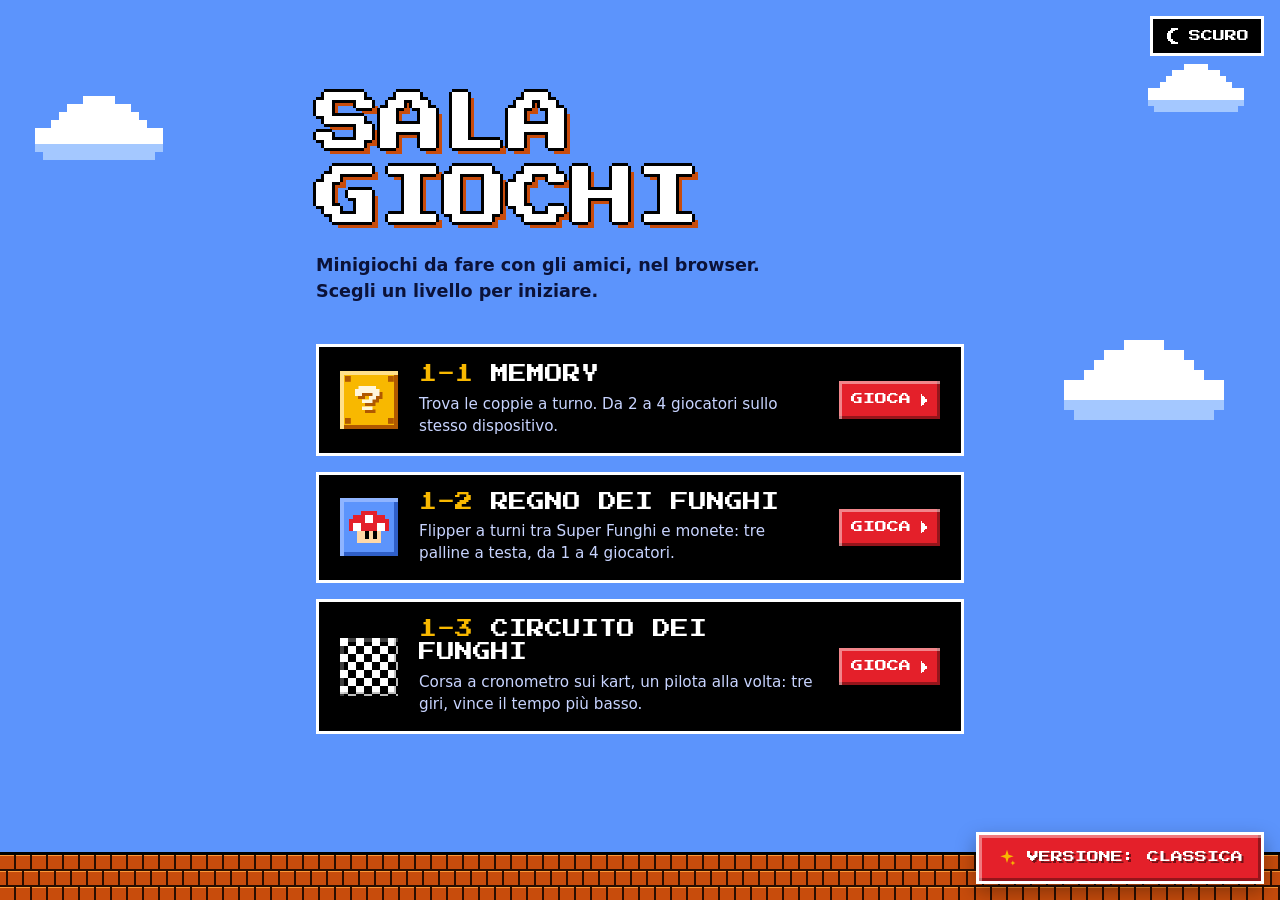
==== commit 92ca5398: "Gioco 3: la corsa a cronometro a turni, in tre versioni Circuito dei Funghi (kart), Corsa dei Cavali" ====
--- a/index.html
+++ b/index.html
@@ -59,7 +59,7 @@
       <div class="anime-section-head only-anime">
         <span class="anime-section-bar" aria-hidden="true"></span>
         <h2 class="anime-section-title">Grimori attivi</h2>
-        <span class="anime-section-count"><span data-conta-giochi>2</span> nel tomo</span>
+        <span class="anime-section-count"><span data-conta-giochi>3</span> nel tomo</span>
       </div>
 
       <!-- Per aggiungere un gioco: copia un <li>, cambia link, numero del livello e testi -->
@@ -156,6 +156,48 @@
             </span>
           </a>
         </li>
+        <li>
+          <a class="level level--corsa" href="corsa/">
+            <span class="grimoire-cover grimoire-cover--gold only-anime" aria-hidden="true">
+              <span class="grimoire-book"><span class="g-clover"></span></span>
+              <span class="cover-tag cover-tag--gold">Cavalieri</span>
+              <span class="cover-tag cover-tag--right"><span data-icona="fulmine" data-misura="14"></span> Veloce</span>
+            </span>
+            <!-- Versione classica: bandiera a scacchi in pixel -->
+            <span class="level-block level-block--flag only-classica" aria-hidden="true"></span>
+            <!-- Versione Simpson: l'auto di famiglia -->
+            <span class="level-block level-block--car only-simpson" aria-hidden="true">🚗</span>
+            <span class="level-text">
+              <span class="level-meta only-anime">
+                <span class="anime-kicker"><span data-icona="fulmine" data-misura="14"></span> Prova di velocità</span>
+                <span class="level-players">1–4 giocatori</span>
+              </span>
+              <span class="level-title">
+                <span class="only-classica"><span class="level-world">1-3</span> Circuito dei Funghi</span>
+                <span class="only-anime">Corsa dei Cavalieri Magici</span>
+                <span class="only-simpson">Gran Premio di Springfield</span>
+              </span>
+              <span class="level-desc">
+                <span class="only-classica">Corsa a cronometro sui kart, un pilota alla volta: tre giri, vince il tempo più basso.</span>
+                <span class="only-anime">Volate sulle scope lungo il sentiero di rune, uno alla volta: vince il tempo più basso.</span>
+                <span class="only-simpson">Sfreccia per Springfield con l'auto di famiglia, a turno: tre giri, vince il più veloce.</span>
+              </span>
+              <span class="level-stats only-anime">
+                <span class="level-stat"><span class="level-stat-label">Giri</span><span class="level-stat-value">3</span></span>
+                <span class="level-stat"><span class="level-stat-label">Giocatori</span><span class="level-stat-value">1–4</span></span>
+                <span class="level-stat"><span class="level-stat-label">Modalità</span><span class="level-stat-value level-stat-value--emerald">Cronometro</span></span>
+              </span>
+              <span class="level-best" data-record="corsa" hidden></span>
+            </span>
+            <span class="level-cta" aria-hidden="true">
+              <span class="not-anime">Gioca</span>
+              <span class="only-anime">▷ Sali sulla scopa</span>
+              <svg class="pixel-icon icona-classica" viewBox="0 0 6 8" width="9" height="12">
+                <path fill="currentColor" d="M1 0h1v1h1v1h1v1h1v2h-1v1h-1v1h-1v1H1z" />
+              </svg>
+            </span>
+          </a>
+        </li>
       </ul>
 
       <!-- Versione anime: scheda finale (al posto del "torneo" della schermata Stitch, un'informazione vera) -->
@@ -163,7 +205,7 @@
         <span class="anime-note-icon" data-icona="scudo" data-misura="22"></span>
         <span class="anime-note-text">
           <span class="anime-note-title">Progetto didattico</span>
-          Esercizio del corso, senza scopo di lucro. Personaggi © Nintendo e © Yuki Tabata / Shueisha.
+          Esercizio del corso, senza scopo di lucro. Personaggi © Nintendo, © Yuki Tabata / Shueisha e © Matt Groening / 20th Television.
         </span>
       </aside>
     </main>
--- a/assets/simpson.css
+++ b/assets/simpson.css
@@ -86,6 +86,12 @@
   --s-ink: #070b1a;
   --ink: #ffffff;
   --ink-soft: #c9d4f5;
+  /* Ridichiarate qui: il "sotterraneo" della classica le cambierebbe di notte */
+  --sky: var(--s-sky);
+  --panel: var(--s-paper);
+  --panel-text: var(--s-text);
+  --panel-muted: var(--s-text-soft);
+  --ceiling-height: 0px;
   --cloud: url("data:image/svg+xml,%3Csvg xmlns='http://www.w3.org/2000/svg' viewBox='0 0 200 90'%3E%3Cpath d='M30 80c-16 0-24-18-12-28-4-18 18-30 32-20 6-20 36-24 46-6 14-14 40-6 40 14 18-4 32 12 24 28-2 8-10 12-18 12z' fill='%23324274'/%3E%3C/svg%3E");
 }
 
@@ -137,6 +143,11 @@
 [data-theme='simpson'] :focus-visible {
   outline: 3px solid var(--s-orange);
   outline-offset: 3px;
+}
+
+/* I titoli ricevono il focus solo da codice (per gli screen reader): niente contorno */
+[data-theme='simpson'] [tabindex='-1']:focus-visible {
+  outline: none;
 }
 
 /* Titoli a fumetto: lettere gialle con contorno nero, come un logo da cartone */
--- a/style.css
+++ b/style.css
@@ -94,6 +94,15 @@
   box-shadow:
     inset 4px 4px 0 #8fb4ff,
     inset -4px -4px 0 #2f5fc8;
+}
+
+/* Corsa (versione classica): bandiera a scacchi in pixel */
+.level-block--flag {
+  background:
+    repeating-conic-gradient(#000000 0 25%, #ffffff 0 50%) 0 0 / 16px 16px;
+  box-shadow:
+    inset 4px 4px 0 rgb(255 255 255 / 0.25),
+    inset -4px -4px 0 rgb(0 0 0 / 0.25);
 }
 
 /* Da quale repository arriva un gioco importato */
@@ -512,6 +521,7 @@
 }
 
 .grimoire-cover--crimson { --cover-glow: rgb(179 18 46 / 0.55); --book-a: #c2263f; --book-b: #5e0918; }
+.grimoire-cover--gold { --cover-glow: rgb(236 194 70 / 0.4); --book-a: #c79a1f; --book-b: #4a3500; }
 .grimoire-cover--emerald { --cover-glow: rgb(0 181 107 / 0.45); --book-a: #129a5f; --book-b: #053520; }
 
 /* Etichette sopra la copertina, agli angoli */
@@ -542,6 +552,11 @@
   color: #00210f;
 }
 
+.cover-tag--gold {
+  background: var(--g-gold);
+  color: #241a00;
+}
+
 .cover-tag--right {
   left: auto;
   right: 14px;
@@ -704,6 +719,12 @@
     var(--s-yellow);
 }
 
+/* Corsa: l'auto di famiglia */
+.level-block--car {
+  background: var(--s-paper-soft);
+  font-size: 1.875rem;
+}
+
 /* Giochi dei compagni: un televisore */
 .level-block--tv {
   background: var(--s-sky);
